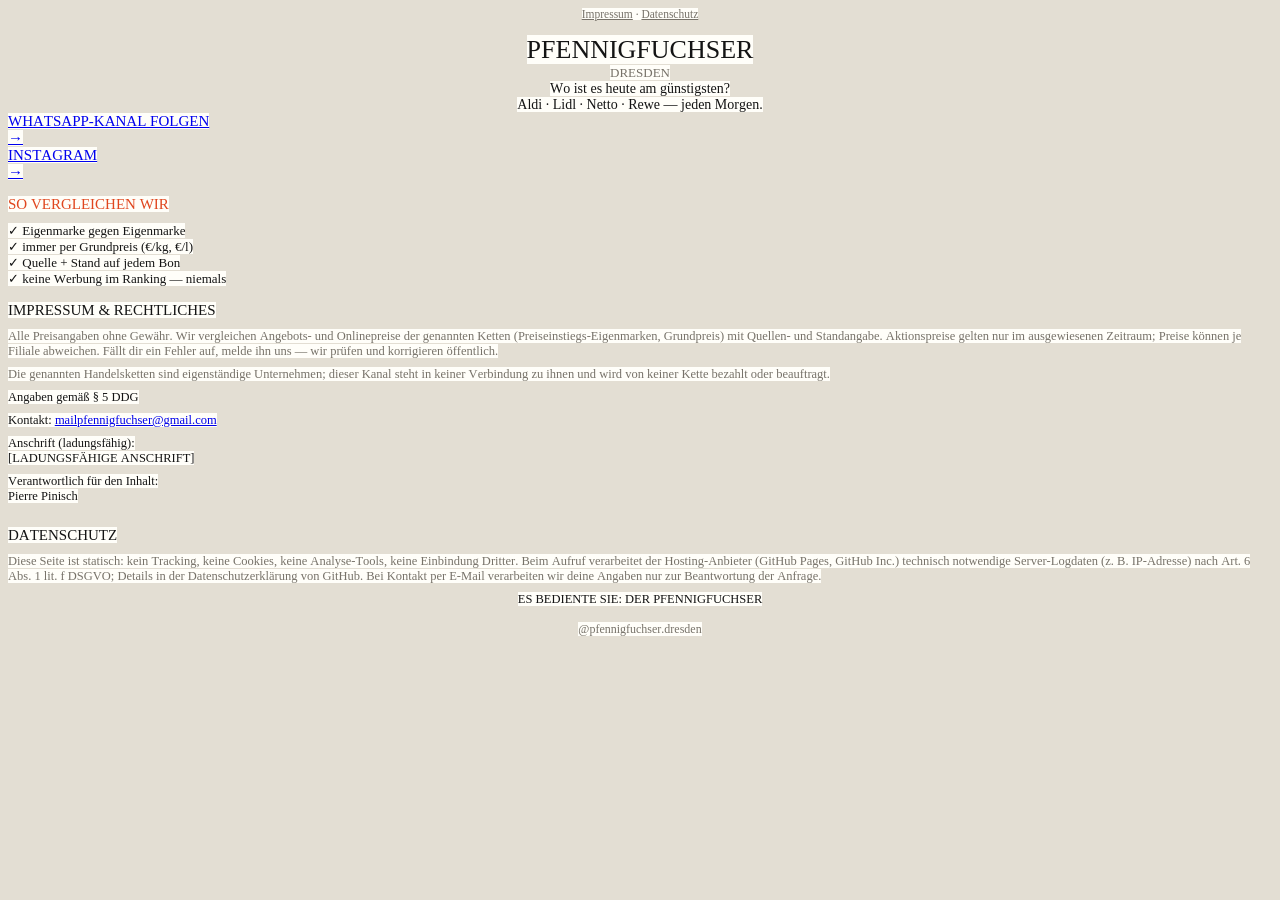
==== index.html @ b6862152 "Add files via upload" ====
<!DOCTYPE html PUBLIC "-//W3C//DTD HTML 4.01//EN" "http://www.w3.org/TR/html4/strict.dtd">
<html>
<head>
  <meta http-equiv="Content-Type" content="text/html; charset=utf-8">
  <meta http-equiv="Content-Style-Type" content="text/css">
  <title></title>
  <meta name="Description" content="Wo ist es heute am günstigsten? Täglicher Lebensmittel-Preisvergleich für Dresden: Aldi, Lidl, Netto &amp; Rewe.">
  <meta name="Generator" content="Cocoa HTML Writer">
  <meta name="CocoaVersion" content="2685.6">
  <style type="text/css">
    body {background-color: #e3ded3}
    p.p1 {margin: 0.0px 0.0px 0.0px 0.0px; text-align: center; font: 11.5px '.AppleSystemUIFontMonospaced'; color: #777269; -webkit-text-stroke: #777269}
    p.p2 {margin: 0.0px 0.0px 0.0px 0.0px; font: 12.0px '.AppleSystemUIFontMonospaced'; color: #141414; -webkit-text-stroke: #141414; min-height: 15.0px}
    p.p4 {margin: 0.0px 0.0px 0.0px 0.0px; text-align: center; font: 13.0px '.AppleSystemUIFontMonospaced'; color: #777269; -webkit-text-stroke: #777269}
    p.p5 {margin: 0.0px 0.0px 0.0px 0.0px; text-align: center; font: 14.0px '.AppleSystemUIFontMonospaced'; color: #141414; -webkit-text-stroke: #141414}
    p.p6 {margin: 0.0px 0.0px 0.0px 0.0px; font: 15.0px 'Helvetica Neue'; color: #e0461e; -webkit-text-stroke: #e0461e}
    p.p7 {margin: 0.0px 0.0px 0.0px 0.0px; font: 15.0px '.AppleSystemUIFontMonospaced'; color: #e0461e; -webkit-text-stroke: #e0461e}
    p.p8 {margin: 0.0px 0.0px 0.0px 0.0px; font: 15.0px 'Helvetica Neue'; color: #141414; -webkit-text-stroke: #141414}
    p.p9 {margin: 0.0px 0.0px 0.0px 0.0px; font: 15.0px '.AppleSystemUIFontMonospaced'; color: #141414; -webkit-text-stroke: #141414}
    p.p10 {margin: 0.0px 0.0px 0.0px 0.0px; font: 12.0px '.AppleSystemUIFontMonospaced'; color: #6d6d6d; -webkit-text-stroke: #6d6d6d; min-height: 15.0px}
    p.p12 {margin: 0.0px 0.0px 0.0px 0.0px; font: 13.0px '.AppleSystemUIFontMonospaced'; color: #141414; -webkit-text-stroke: #141414}
    p.p14 {margin: 0.0px 0.0px 8.0px 0.0px; font: 12.5px '.AppleSystemUIFontMonospaced'; color: #777269; -webkit-text-stroke: #777269}
    p.p15 {margin: 0.0px 0.0px 8.0px 0.0px; font: 12.5px 'Helvetica Neue'; color: #141414; -webkit-text-stroke: #141414}
    p.p16 {margin: 0.0px 0.0px 8.0px 0.0px; font: 12.5px '.AppleSystemUIFontMonospaced'; color: #0000e9; -webkit-text-stroke: #0000e9}
    p.p17 {margin: 0.0px 0.0px 8.0px 0.0px; font: 12.5px '.AppleSystemUIFontMonospaced'; color: #141414; -webkit-text-stroke: #141414}
    p.p18 {margin: 0.0px 0.0px 0.0px 0.0px; text-align: center; font: 12.5px 'Helvetica Neue'; color: #141414; -webkit-text-stroke: #141414}
    p.p19 {margin: 0.0px 0.0px 0.0px 0.0px; text-align: center; font: 12.0px '.AppleSystemUIFontMonospaced'; color: #777269; -webkit-text-stroke: #777269}
    span.s1 {text-decoration: underline ; font-kerning: none; background-color: #fffef9}
    span.s2 {font-kerning: none; background-color: #fffef9}
    span.s3 {font-kerning: none}
    span.s4 {font: 15.0px 'Helvetica Neue'; font-kerning: none; color: #e0461e; -webkit-text-stroke: 0px #e0461e}
    span.s5 {font: 15.0px '.AppleSystemUIFontMonospaced'; font-kerning: none; color: #e0461e; -webkit-text-stroke: 0px #e0461e}
    span.s6 {font: 15.0px 'Helvetica Neue'; font-kerning: none; color: #141414; -webkit-text-stroke: 0px #141414}
    span.s7 {font: 15.0px '.AppleSystemUIFontMonospaced'; font-kerning: none; color: #141414; -webkit-text-stroke: 0px #141414}
    span.s8 {font-kerning: none; color: #141414; background-color: #fffef9; -webkit-text-stroke: 0px #141414}
    span.s9 {text-decoration: underline ; font-kerning: none; color: #0000e9; -webkit-text-stroke: 0px #0000e9}
  </style>
</head>
<body>
<p class="p1"><span class="s1">Impressum</span><span class="s2"> · </span><span class="s1">Datenschutz</span></p>
<p class="p2"><span class="s3"></span><br></p>
<h1 style="margin: 0.0px 0.0px 0.0px 0.0px; text-align: center; font: 26.0px 'Helvetica Neue'; color: #141414; -webkit-text-stroke: #141414"><span class="s2">PFENNIGFUCHSER</span></h1>
<p class="p4"><span class="s2">DRESDEN</span></p>
<p class="p5"><span class="s2">Wo ist es heute am günstigsten?</span></p>
<p class="p5"><span class="s2">Aldi · Lidl · Netto · Rewe — jeden Morgen.</span></p>
<p class="p6"><span class="s2"><a href="https://whatsapp.com/channel/0029Vb8NHt37j6g4Fl8fg63E">WHATSAPP-KANAL FOLGEN<span class="s4"></span></a></span></p>
<p class="p7"><span class="s2"><a href="file:///Users/pierre.pinisch/Documents/priv/01_Pierre_Pinisch/Lebensmittel-Vergleichsapp/05_Linkseite/%5BKANAL-LINK-WHATSAPP%5D">→<span class="s5"></span></a></span></p>
<p class="p8"><span class="s2"><a href="https://www.instagram.com/derpfennigfuchser?utm_source=qr">INSTAGRAM<span class="s6"></span></a></span></p>
<p class="p9"><span class="s2"><a href="https://instagram.com/pfennigfuchser.dresden">→<span class="s7"></span></a></span></p>
<p class="p10"><span class="s3"></span><br></p>
<h2 style="margin: 0.0px 0.0px 10.0px 0.0px; font: 15.0px 'Helvetica Neue'; color: #e0461e; -webkit-text-stroke: #e0461e"><span class="s2">SO VERGLEICHEN WIR</span></h2>
<p class="p12"><span class="s2">✓ Eigenmarke gegen Eigenmarke</span></p>
<p class="p12"><span class="s2">✓ immer per Grundpreis (€/kg, €/l)</span></p>
<p class="p12"><span class="s2">✓ Quelle + Stand auf jedem Bon</span></p>
<p class="p12"><span class="s2">✓ keine Werbung im Ranking — niemals</span></p>
<p class="p10"><span class="s3"></span><br></p>
<h2 style="margin: 0.0px 0.0px 10.0px 0.0px; font: 15.0px 'Helvetica Neue'; color: #141414; -webkit-text-stroke: #141414"><span class="s2">IMPRESSUM &amp; RECHTLICHES</span></h2>
<p class="p14"><span class="s2">Alle Preisangaben ohne Gewähr. Wir vergleichen Angebots- und Onlinepreise der genannten Ketten (Preiseinstiegs-Eigenmarken, Grundpreis) mit Quellen- und Standangabe. Aktionspreise gelten nur im ausgewiesenen Zeitraum; Preise können je Filiale abweichen. Fällt dir ein Fehler auf, melde ihn uns — wir prüfen und korrigieren öffentlich.</span></p>
<p class="p14"><span class="s2">Die genannten Handelsketten sind eigenständige Unternehmen; dieser Kanal steht in keiner Verbindung zu ihnen und wird von keiner Kette bezahlt oder beauftragt.</span></p>
<p class="p15"><span class="s2">Angaben gemäß § 5 DDG</span></p>
<p class="p16"><span class="s8">Kontakt: <a href="mailto:%5BKONTAKT-MAIL%5D"><span class="s9">m</span></a></span><span class="s1">ailpfennigfuchser@gmail.com</span></p>
<p class="p17"><span class="s2">Anschrift (ladungsfähig):</span><span class="s3"><br>
</span><span class="s2">[LADUNGSFÄHIGE ANSCHRIFT]</span></p>
<p class="p17"><span class="s2">Verantwortlich für den Inhalt:</span><span class="s3"><br>
</span><span class="s2">Pierre Pinisch</span></p>
<p class="p10"><span class="s3"></span><br></p>
<h2 style="margin: 0.0px 0.0px 10.0px 0.0px; font: 15.0px 'Helvetica Neue'; color: #141414; -webkit-text-stroke: #141414"><span class="s2">DATENSCHUTZ</span></h2>
<p class="p14"><span class="s2">Diese Seite ist statisch: kein Tracking, keine Cookies, keine Analyse-Tools, keine Einbindung Dritter. Beim Aufruf verarbeitet der Hosting-Anbieter (GitHub Pages, GitHub Inc.) technisch notwendige Server-Logdaten (z. B. IP-Adresse) nach Art. 6 Abs. 1 lit. f DSGVO; Details in der Datenschutzerklärung von GitHub. Bei Kontakt per E-Mail verarbeiten wir deine Angaben nur zur Beantwortung der Anfrage.</span></p>
<p class="p18"><span class="s2">ES BEDIENTE SIE: DER PFENNIGFUCHSER</span></p>
<p class="p2"><span class="s3"></span><br></p>
<p class="p19"><span class="s2">@pfennigfuchser.dresden</span></p>
</body>
</html>
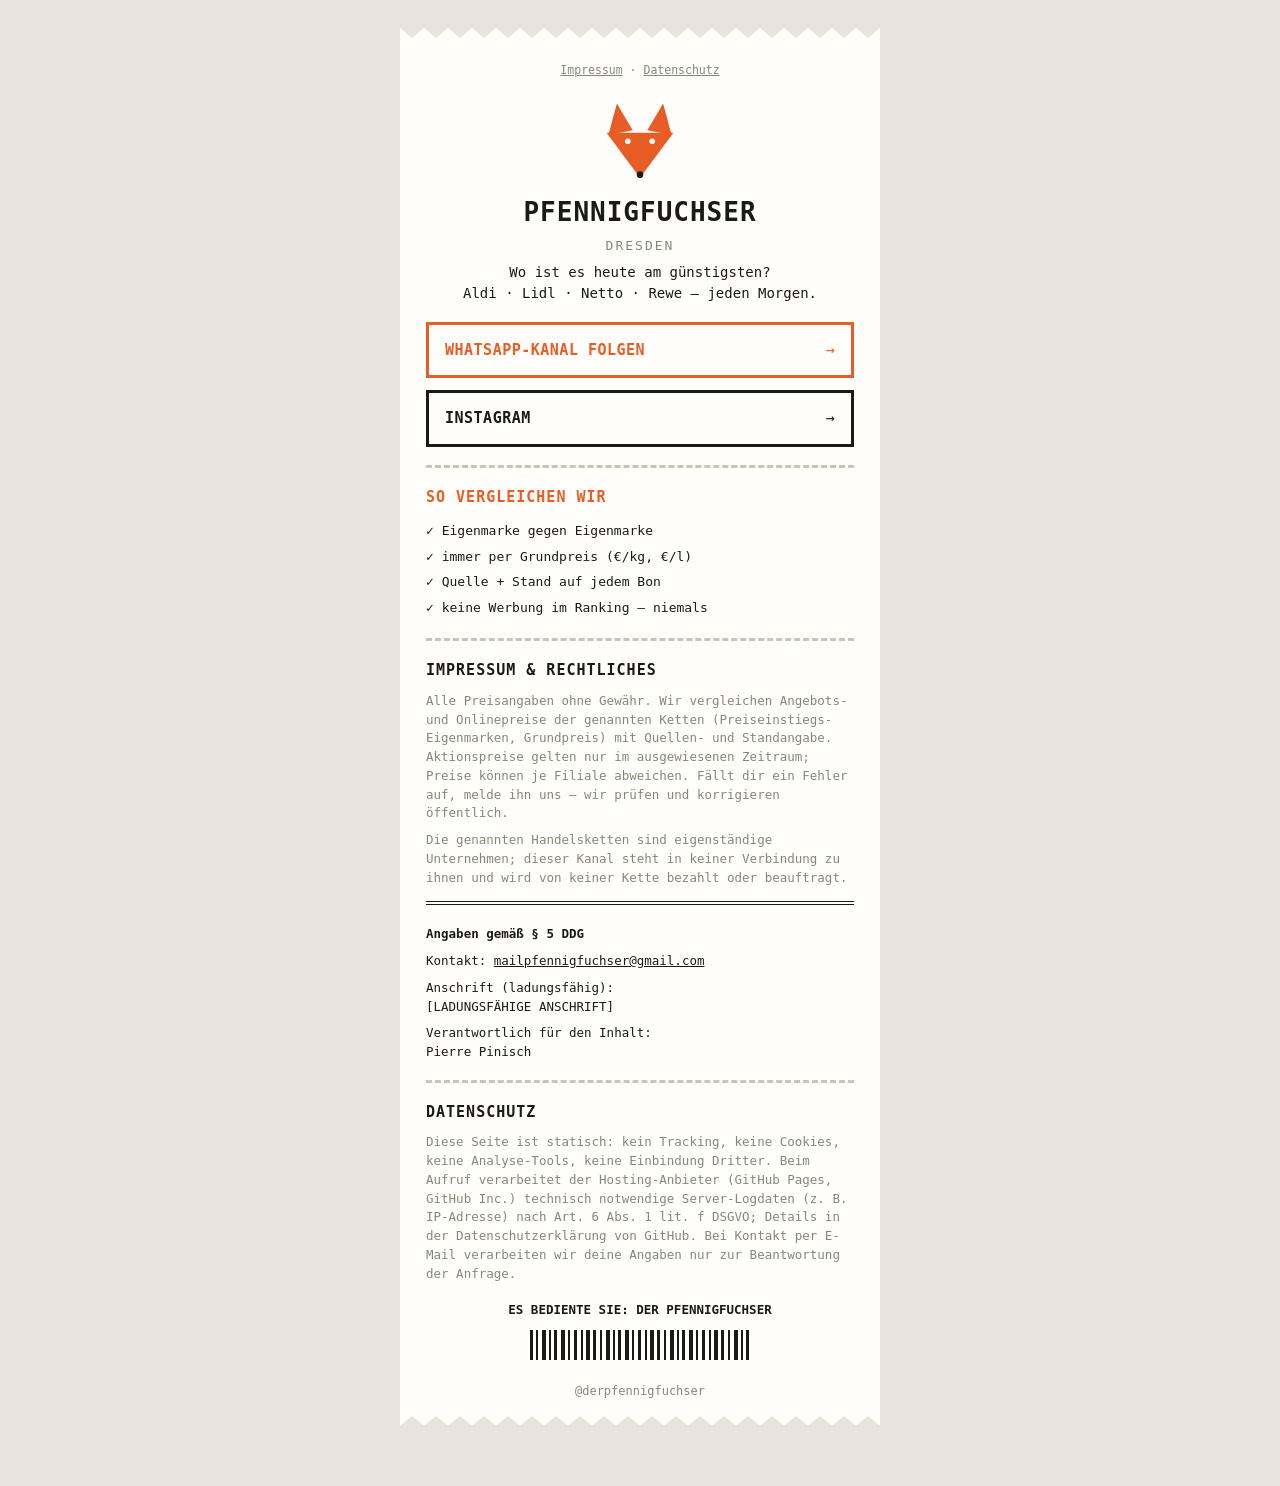
==== commit d8abcbda: "Add files via upload" ====
--- a/index.html
+++ b/index.html
@@ -1,73 +1,132 @@
-<!DOCTYPE html PUBLIC "-//W3C//DTD HTML 4.01//EN" "http://www.w3.org/TR/html4/strict.dtd">
-<html>
+<!DOCTYPE html>
+<html lang="de">
 <head>
-  <meta http-equiv="Content-Type" content="text/html; charset=utf-8">
-  <meta http-equiv="Content-Style-Type" content="text/css">
-  <title></title>
-  <meta name="Description" content="Wo ist es heute am günstigsten? Täglicher Lebensmittel-Preisvergleich für Dresden: Aldi, Lidl, Netto &amp; Rewe.">
-  <meta name="Generator" content="Cocoa HTML Writer">
-  <meta name="CocoaVersion" content="2685.6">
-  <style type="text/css">
-    body {background-color: #e3ded3}
-    p.p1 {margin: 0.0px 0.0px 0.0px 0.0px; text-align: center; font: 11.5px '.AppleSystemUIFontMonospaced'; color: #777269; -webkit-text-stroke: #777269}
-    p.p2 {margin: 0.0px 0.0px 0.0px 0.0px; font: 12.0px '.AppleSystemUIFontMonospaced'; color: #141414; -webkit-text-stroke: #141414; min-height: 15.0px}
-    p.p4 {margin: 0.0px 0.0px 0.0px 0.0px; text-align: center; font: 13.0px '.AppleSystemUIFontMonospaced'; color: #777269; -webkit-text-stroke: #777269}
-    p.p5 {margin: 0.0px 0.0px 0.0px 0.0px; text-align: center; font: 14.0px '.AppleSystemUIFontMonospaced'; color: #141414; -webkit-text-stroke: #141414}
-    p.p6 {margin: 0.0px 0.0px 0.0px 0.0px; font: 15.0px 'Helvetica Neue'; color: #e0461e; -webkit-text-stroke: #e0461e}
-    p.p7 {margin: 0.0px 0.0px 0.0px 0.0px; font: 15.0px '.AppleSystemUIFontMonospaced'; color: #e0461e; -webkit-text-stroke: #e0461e}
-    p.p8 {margin: 0.0px 0.0px 0.0px 0.0px; font: 15.0px 'Helvetica Neue'; color: #141414; -webkit-text-stroke: #141414}
-    p.p9 {margin: 0.0px 0.0px 0.0px 0.0px; font: 15.0px '.AppleSystemUIFontMonospaced'; color: #141414; -webkit-text-stroke: #141414}
-    p.p10 {margin: 0.0px 0.0px 0.0px 0.0px; font: 12.0px '.AppleSystemUIFontMonospaced'; color: #6d6d6d; -webkit-text-stroke: #6d6d6d; min-height: 15.0px}
-    p.p12 {margin: 0.0px 0.0px 0.0px 0.0px; font: 13.0px '.AppleSystemUIFontMonospaced'; color: #141414; -webkit-text-stroke: #141414}
-    p.p14 {margin: 0.0px 0.0px 8.0px 0.0px; font: 12.5px '.AppleSystemUIFontMonospaced'; color: #777269; -webkit-text-stroke: #777269}
-    p.p15 {margin: 0.0px 0.0px 8.0px 0.0px; font: 12.5px 'Helvetica Neue'; color: #141414; -webkit-text-stroke: #141414}
-    p.p16 {margin: 0.0px 0.0px 8.0px 0.0px; font: 12.5px '.AppleSystemUIFontMonospaced'; color: #0000e9; -webkit-text-stroke: #0000e9}
-    p.p17 {margin: 0.0px 0.0px 8.0px 0.0px; font: 12.5px '.AppleSystemUIFontMonospaced'; color: #141414; -webkit-text-stroke: #141414}
-    p.p18 {margin: 0.0px 0.0px 0.0px 0.0px; text-align: center; font: 12.5px 'Helvetica Neue'; color: #141414; -webkit-text-stroke: #141414}
-    p.p19 {margin: 0.0px 0.0px 0.0px 0.0px; text-align: center; font: 12.0px '.AppleSystemUIFontMonospaced'; color: #777269; -webkit-text-stroke: #777269}
-    span.s1 {text-decoration: underline ; font-kerning: none; background-color: #fffef9}
-    span.s2 {font-kerning: none; background-color: #fffef9}
-    span.s3 {font-kerning: none}
-    span.s4 {font: 15.0px 'Helvetica Neue'; font-kerning: none; color: #e0461e; -webkit-text-stroke: 0px #e0461e}
-    span.s5 {font: 15.0px '.AppleSystemUIFontMonospaced'; font-kerning: none; color: #e0461e; -webkit-text-stroke: 0px #e0461e}
-    span.s6 {font: 15.0px 'Helvetica Neue'; font-kerning: none; color: #141414; -webkit-text-stroke: 0px #141414}
-    span.s7 {font: 15.0px '.AppleSystemUIFontMonospaced'; font-kerning: none; color: #141414; -webkit-text-stroke: 0px #141414}
-    span.s8 {font-kerning: none; color: #141414; background-color: #fffef9; -webkit-text-stroke: 0px #141414}
-    span.s9 {text-decoration: underline ; font-kerning: none; color: #0000e9; -webkit-text-stroke: 0px #0000e9}
-  </style>
+<meta charset="UTF-8">
+<meta name="viewport" content="width=device-width,initial-scale=1">
+<title>Pfennigfuchser Dresden · Links & Impressum</title>
+<meta name="description" content="Wo ist es heute am günstigsten? Täglicher Lebensmittel-Preisvergleich für Dresden: Aldi, Lidl, Netto & Rewe.">
+<!-- ============================================================
+     PFENNIGFUCHSER LINKSEITE (eigener "Linktree" im Bon-Design)
+     · WICHTIG: Diese Datei nur im Code-Editor oder direkt auf
+       GitHub bearbeiten — NICHT mit TextEdit/Word öffnen und
+       speichern (zerstört das Design, ist am 10.07. passiert).
+     · Offener Platzhalter: [LADUNGSFÄHIGE ANSCHRIFT]
+       (kommt vom Impressum-Service, dann hier eintragen)
+     · Impressum-Anker: <deine-url>/#impressum
+     ============================================================ -->
+<style>
+  :root{
+    --bg:#E9E4DB; --paper:#FFFEFA; --ink:#1A1A1A; --muted:#8A857C;
+    --line:#C9C3B8; --fox:#E85D26; --save:#1B7A45;
+  }
+  *{box-sizing:border-box;margin:0;padding:0}
+  body{background:var(--bg);font-family:"DejaVu Sans Mono","JetBrains Mono","IBM Plex Mono",ui-monospace,monospace;
+       color:var(--ink);display:flex;justify-content:center;padding:28px 12px 60px;line-height:1.5}
+  .bon{width:100%;max-width:480px;background:var(--paper);padding:34px 26px 26px;
+       box-shadow:6px 6px 0 rgba(0,0,0,.08);
+       clip-path:polygon(0 0,2.5% 10px,5% 0,7.5% 10px,10% 0,12.5% 10px,15% 0,17.5% 10px,20% 0,22.5% 10px,25% 0,27.5% 10px,30% 0,32.5% 10px,35% 0,37.5% 10px,40% 0,42.5% 10px,45% 0,47.5% 10px,50% 0,52.5% 10px,55% 0,57.5% 10px,60% 0,62.5% 10px,65% 0,67.5% 10px,70% 0,72.5% 10px,75% 0,77.5% 10px,80% 0,82.5% 10px,85% 0,87.5% 10px,90% 0,92.5% 10px,95% 0,97.5% 10px,100% 0,100% 100%,97.5% calc(100% - 10px),95% 100%,92.5% calc(100% - 10px),90% 100%,87.5% calc(100% - 10px),85% 100%,82.5% calc(100% - 10px),80% 100%,77.5% calc(100% - 10px),75% 100%,72.5% calc(100% - 10px),70% 100%,67.5% calc(100% - 10px),65% 100%,62.5% calc(100% - 10px),60% 100%,57.5% calc(100% - 10px),55% 100%,52.5% calc(100% - 10px),50% 100%,47.5% calc(100% - 10px),45% 100%,42.5% calc(100% - 10px),40% 100%,37.5% calc(100% - 10px),35% 100%,32.5% calc(100% - 10px),30% 100%,27.5% calc(100% - 10px),25% 100%,22.5% calc(100% - 10px),20% 100%,17.5% calc(100% - 10px),15% 100%,12.5% calc(100% - 10px),10% 100%,7.5% calc(100% - 10px),5% 100%,2.5% calc(100% - 10px),0 100%);}
+  .topnav{text-align:center;font-size:11.5px;color:var(--muted);margin-bottom:16px}
+  .topnav a{color:var(--muted)}
+  .fox{display:block;margin:4px auto 10px}
+  h1{font-size:26px;letter-spacing:1px;text-align:center}
+  .sub{color:var(--muted);text-align:center;font-size:13px;letter-spacing:2px;margin:4px 0 6px}
+  .claim{text-align:center;font-size:14px;margin-bottom:18px}
+  hr.dash{border:none;border-top:3px dashed var(--line);margin:18px 0}
+  .links a{display:flex;justify-content:space-between;align-items:center;gap:10px;
+       border:3px solid var(--ink);padding:14px 16px;margin:12px 0;text-decoration:none;
+       color:var(--ink);font-weight:bold;font-size:15px;letter-spacing:.5px;background:var(--paper)}
+  .links a:hover{background:var(--ink);color:var(--paper)}
+  .links a span.arr{font-weight:normal}
+  .links a.primary{border-color:var(--fox);color:var(--fox)}
+  .links a.primary:hover{background:var(--fox);color:var(--paper)}
+  .method{font-size:13px;margin:10px 0}
+  .method div{padding:3px 0}
+  h2{font-size:15px;letter-spacing:1px;margin:6px 0 10px}
+  h2.orange{color:var(--fox)}
+  .legal{font-size:12.5px;color:var(--ink)}
+  .legal p{margin:8px 0}
+  .legal .mut{color:var(--muted)}
+  .legal a{color:var(--ink)}
+  .imp-block{border-top:4px double var(--ink);margin-top:14px;padding-top:12px}
+  .foot{margin-top:22px;text-align:center;color:var(--muted);font-size:12px}
+  .served{text-align:center;font-weight:bold;font-size:12.5px;margin-top:18px}
+  .barcode{display:block;margin:10px auto 2px}
+</style>
 </head>
 <body>
-<p class="p1"><span class="s1">Impressum</span><span class="s2"> · </span><span class="s1">Datenschutz</span></p>
-<p class="p2"><span class="s3"></span><br></p>
-<h1 style="margin: 0.0px 0.0px 0.0px 0.0px; text-align: center; font: 26.0px 'Helvetica Neue'; color: #141414; -webkit-text-stroke: #141414"><span class="s2">PFENNIGFUCHSER</span></h1>
-<p class="p4"><span class="s2">DRESDEN</span></p>
-<p class="p5"><span class="s2">Wo ist es heute am günstigsten?</span></p>
-<p class="p5"><span class="s2">Aldi · Lidl · Netto · Rewe — jeden Morgen.</span></p>
-<p class="p6"><span class="s2"><a href="https://whatsapp.com/channel/0029Vb8NHt37j6g4Fl8fg63E">WHATSAPP-KANAL FOLGEN<span class="s4"></span></a></span></p>
-<p class="p7"><span class="s2"><a href="file:///Users/pierre.pinisch/Documents/priv/01_Pierre_Pinisch/Lebensmittel-Vergleichsapp/05_Linkseite/%5BKANAL-LINK-WHATSAPP%5D">→<span class="s5"></span></a></span></p>
-<p class="p8"><span class="s2"><a href="https://www.instagram.com/derpfennigfuchser?utm_source=qr">INSTAGRAM<span class="s6"></span></a></span></p>
-<p class="p9"><span class="s2"><a href="https://instagram.com/pfennigfuchser.dresden">→<span class="s7"></span></a></span></p>
-<p class="p10"><span class="s3"></span><br></p>
-<h2 style="margin: 0.0px 0.0px 10.0px 0.0px; font: 15.0px 'Helvetica Neue'; color: #e0461e; -webkit-text-stroke: #e0461e"><span class="s2">SO VERGLEICHEN WIR</span></h2>
-<p class="p12"><span class="s2">✓ Eigenmarke gegen Eigenmarke</span></p>
-<p class="p12"><span class="s2">✓ immer per Grundpreis (€/kg, €/l)</span></p>
-<p class="p12"><span class="s2">✓ Quelle + Stand auf jedem Bon</span></p>
-<p class="p12"><span class="s2">✓ keine Werbung im Ranking — niemals</span></p>
-<p class="p10"><span class="s3"></span><br></p>
-<h2 style="margin: 0.0px 0.0px 10.0px 0.0px; font: 15.0px 'Helvetica Neue'; color: #141414; -webkit-text-stroke: #141414"><span class="s2">IMPRESSUM &amp; RECHTLICHES</span></h2>
-<p class="p14"><span class="s2">Alle Preisangaben ohne Gewähr. Wir vergleichen Angebots- und Onlinepreise der genannten Ketten (Preiseinstiegs-Eigenmarken, Grundpreis) mit Quellen- und Standangabe. Aktionspreise gelten nur im ausgewiesenen Zeitraum; Preise können je Filiale abweichen. Fällt dir ein Fehler auf, melde ihn uns — wir prüfen und korrigieren öffentlich.</span></p>
-<p class="p14"><span class="s2">Die genannten Handelsketten sind eigenständige Unternehmen; dieser Kanal steht in keiner Verbindung zu ihnen und wird von keiner Kette bezahlt oder beauftragt.</span></p>
-<p class="p15"><span class="s2">Angaben gemäß § 5 DDG</span></p>
-<p class="p16"><span class="s8">Kontakt: <a href="mailto:%5BKONTAKT-MAIL%5D"><span class="s9">m</span></a></span><span class="s1">ailpfennigfuchser@gmail.com</span></p>
-<p class="p17"><span class="s2">Anschrift (ladungsfähig):</span><span class="s3"><br>
-</span><span class="s2">[LADUNGSFÄHIGE ANSCHRIFT]</span></p>
-<p class="p17"><span class="s2">Verantwortlich für den Inhalt:</span><span class="s3"><br>
-</span><span class="s2">Pierre Pinisch</span></p>
-<p class="p10"><span class="s3"></span><br></p>
-<h2 style="margin: 0.0px 0.0px 10.0px 0.0px; font: 15.0px 'Helvetica Neue'; color: #141414; -webkit-text-stroke: #141414"><span class="s2">DATENSCHUTZ</span></h2>
-<p class="p14"><span class="s2">Diese Seite ist statisch: kein Tracking, keine Cookies, keine Analyse-Tools, keine Einbindung Dritter. Beim Aufruf verarbeitet der Hosting-Anbieter (GitHub Pages, GitHub Inc.) technisch notwendige Server-Logdaten (z. B. IP-Adresse) nach Art. 6 Abs. 1 lit. f DSGVO; Details in der Datenschutzerklärung von GitHub. Bei Kontakt per E-Mail verarbeiten wir deine Angaben nur zur Beantwortung der Anfrage.</span></p>
-<p class="p18"><span class="s2">ES BEDIENTE SIE: DER PFENNIGFUCHSER</span></p>
-<p class="p2"><span class="s3"></span><br></p>
-<p class="p19"><span class="s2">@pfennigfuchser.dresden</span></p>
+<div class="bon">
+  <nav class="topnav"><a href="#impressum">Impressum</a> · <a href="#datenschutz">Datenschutz</a></nav>
+
+  <svg class="fox" width="94" height="88" viewBox="25 40 150 165">
+    <polygon points="40.69,115.18 56.66,55.87 86.31,106.06" fill="#E85D26"/>
+    <polygon points="159.31,115.18 143.34,55.87 113.69,106.06" fill="#E85D26"/>
+    <polygon points="37.27,110.62 162.73,110.62 100,195.02" fill="#E85D26"/>
+    <circle cx="77.19" cy="126.59" r="5.23" fill="#FFFEFA"/><circle cx="122.81" cy="126.59" r="5.23" fill="#FFFEFA"/>
+    <circle cx="100" cy="189.32" r="6.18" fill="#1A1A1A"/>
+  </svg>
+  <h1>PFENNIGFUCHSER</h1>
+  <div class="sub">DRESDEN</div>
+  <div class="claim">Wo ist es heute am günstigsten?<br>Aldi · Lidl · Netto · Rewe — jeden Morgen.</div>
+
+  <div class="links">
+    <a class="primary" href="https://whatsapp.com/channel/0029Vb8NHt37j6g4Fl8fg63E">WHATSAPP-KANAL FOLGEN <span class="arr">→</span></a>
+    <a href="https://www.instagram.com/derpfennigfuchser">INSTAGRAM <span class="arr">→</span></a>
+  </div>
+
+  <hr class="dash">
+  <h2 class="orange">SO VERGLEICHEN WIR</h2>
+  <div class="method">
+    <div>✓ Eigenmarke gegen Eigenmarke</div>
+    <div>✓ immer per Grundpreis (€/kg, €/l)</div>
+    <div>✓ Quelle + Stand auf jedem Bon</div>
+    <div>✓ keine Werbung im Ranking — niemals</div>
+  </div>
+
+  <hr class="dash">
+  <section class="legal" id="impressum">
+    <h2>IMPRESSUM &amp; RECHTLICHES</h2>
+    <p class="mut">Alle Preisangaben ohne Gewähr. Wir vergleichen Angebots- und Onlinepreise
+    der genannten Ketten (Preiseinstiegs-Eigenmarken, Grundpreis) mit Quellen- und Standangabe.
+    Aktionspreise gelten nur im ausgewiesenen Zeitraum; Preise können je Filiale abweichen.
+    Fällt dir ein Fehler auf, melde ihn uns — wir prüfen und korrigieren öffentlich.</p>
+    <p class="mut">Die genannten Handelsketten sind eigenständige Unternehmen; dieser Kanal
+    steht in keiner Verbindung zu ihnen und wird von keiner Kette bezahlt oder beauftragt.</p>
+    <div class="imp-block">
+      <p><b>Angaben gemäß § 5 DDG</b></p>
+      <p>Kontakt: <a href="mailto:mailpfennigfuchser@gmail.com">mailpfennigfuchser@gmail.com</a></p>
+      <p>Anschrift (ladungsfähig):<br>[LADUNGSFÄHIGE ANSCHRIFT]</p>
+      <p>Verantwortlich für den Inhalt:<br>Pierre Pinisch</p>
+    </div>
+  </section>
+
+  <hr class="dash">
+  <section class="legal" id="datenschutz">
+    <h2>DATENSCHUTZ</h2>
+    <p class="mut">Diese Seite ist statisch: kein Tracking, keine Cookies, keine Analyse-Tools,
+    keine Einbindung Dritter. Beim Aufruf verarbeitet der Hosting-Anbieter (GitHub Pages,
+    GitHub Inc.) technisch notwendige Server-Logdaten (z. B. IP-Adresse) nach Art. 6 Abs. 1
+    lit. f DSGVO; Details in der Datenschutzerklärung von GitHub. Bei Kontakt per E-Mail
+    verarbeiten wir deine Angaben nur zur Beantwortung der Anfrage.</p>
+  </section>
+
+  <div class="served">ES BEDIENTE SIE: DER PFENNIGFUCHSER</div>
+  <svg class="barcode" width="220" height="30">
+    <g fill="#1A1A1A">
+      <rect x="0" width="3" height="30"/><rect x="6" width="2" height="30"/><rect x="12" width="4" height="30"/>
+      <rect x="19" width="2" height="30"/><rect x="24" width="3" height="30"/><rect x="31" width="4" height="30"/>
+      <rect x="38" width="2" height="30"/><rect x="44" width="3" height="30"/><rect x="51" width="2" height="30"/>
+      <rect x="56" width="4" height="30"/><rect x="63" width="3" height="30"/><rect x="70" width="2" height="30"/>
+      <rect x="76" width="4" height="30"/><rect x="83" width="2" height="30"/><rect x="88" width="3" height="30"/>
+      <rect x="95" width="4" height="30"/><rect x="102" width="2" height="30"/><rect x="108" width="3" height="30"/>
+      <rect x="115" width="2" height="30"/><rect x="120" width="4" height="30"/><rect x="127" width="3" height="30"/>
+      <rect x="134" width="2" height="30"/><rect x="140" width="4" height="30"/><rect x="147" width="2" height="30"/>
+      <rect x="152" width="3" height="30"/><rect x="159" width="4" height="30"/><rect x="166" width="2" height="30"/>
+      <rect x="172" width="3" height="30"/><rect x="179" width="2" height="30"/><rect x="184" width="4" height="30"/>
+      <rect x="191" width="3" height="30"/><rect x="198" width="2" height="30"/><rect x="204" width="4" height="30"/>
+      <rect x="211" width="2" height="30"/><rect x="216" width="3" height="30"/>
+    </g>
+  </svg>
+  <div class="foot">@derpfennigfuchser</div>
+</div>
 </body>
 </html>
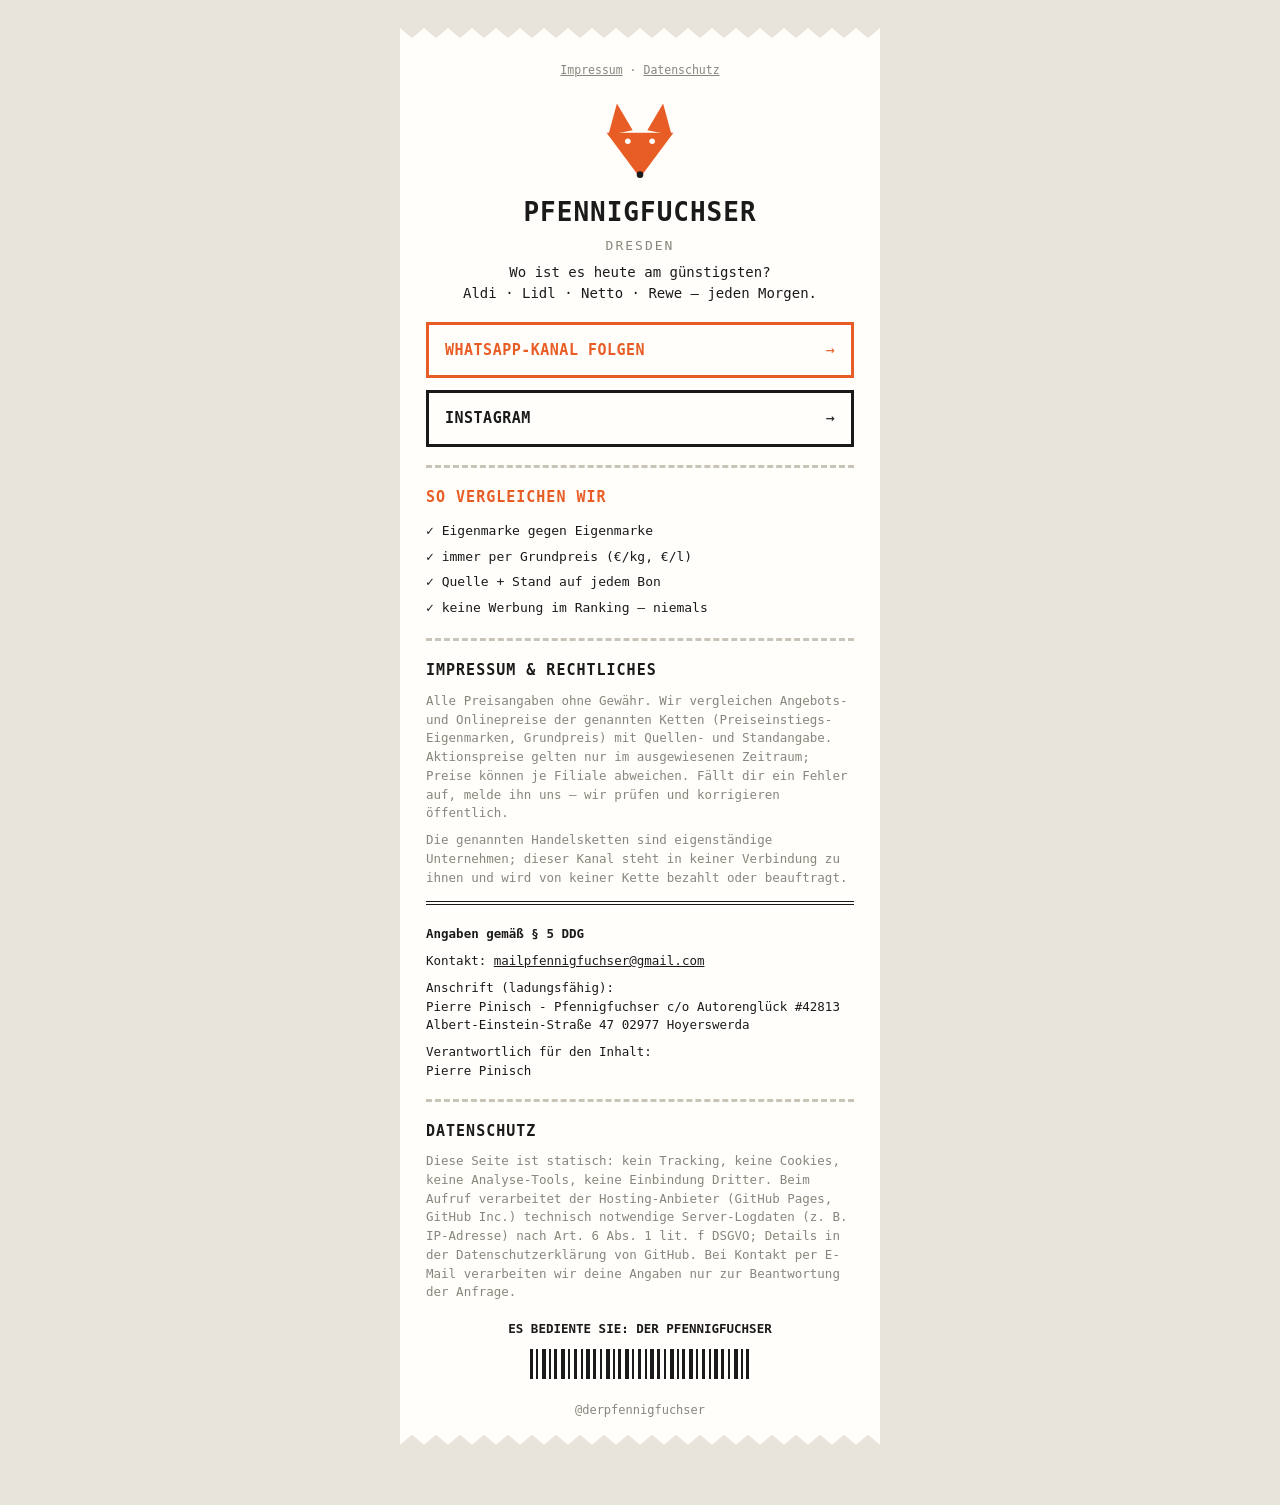
==== commit c82f87d9: "Update index.html" ====
--- a/index.html
+++ b/index.html
@@ -94,7 +94,10 @@
     <div class="imp-block">
       <p><b>Angaben gemäß § 5 DDG</b></p>
       <p>Kontakt: <a href="mailto:mailpfennigfuchser@gmail.com">mailpfennigfuchser@gmail.com</a></p>
-      <p>Anschrift (ladungsfähig):<br>[LADUNGSFÄHIGE ANSCHRIFT]</p>
+      <p>Anschrift (ladungsfähig):<br>Pierre Pinisch - Pfennigfuchser
+c/o Autorenglück #42813
+Albert-Einstein-Straße 47
+02977 Hoyerswerda</p>
       <p>Verantwortlich für den Inhalt:<br>Pierre Pinisch</p>
     </div>
   </section>
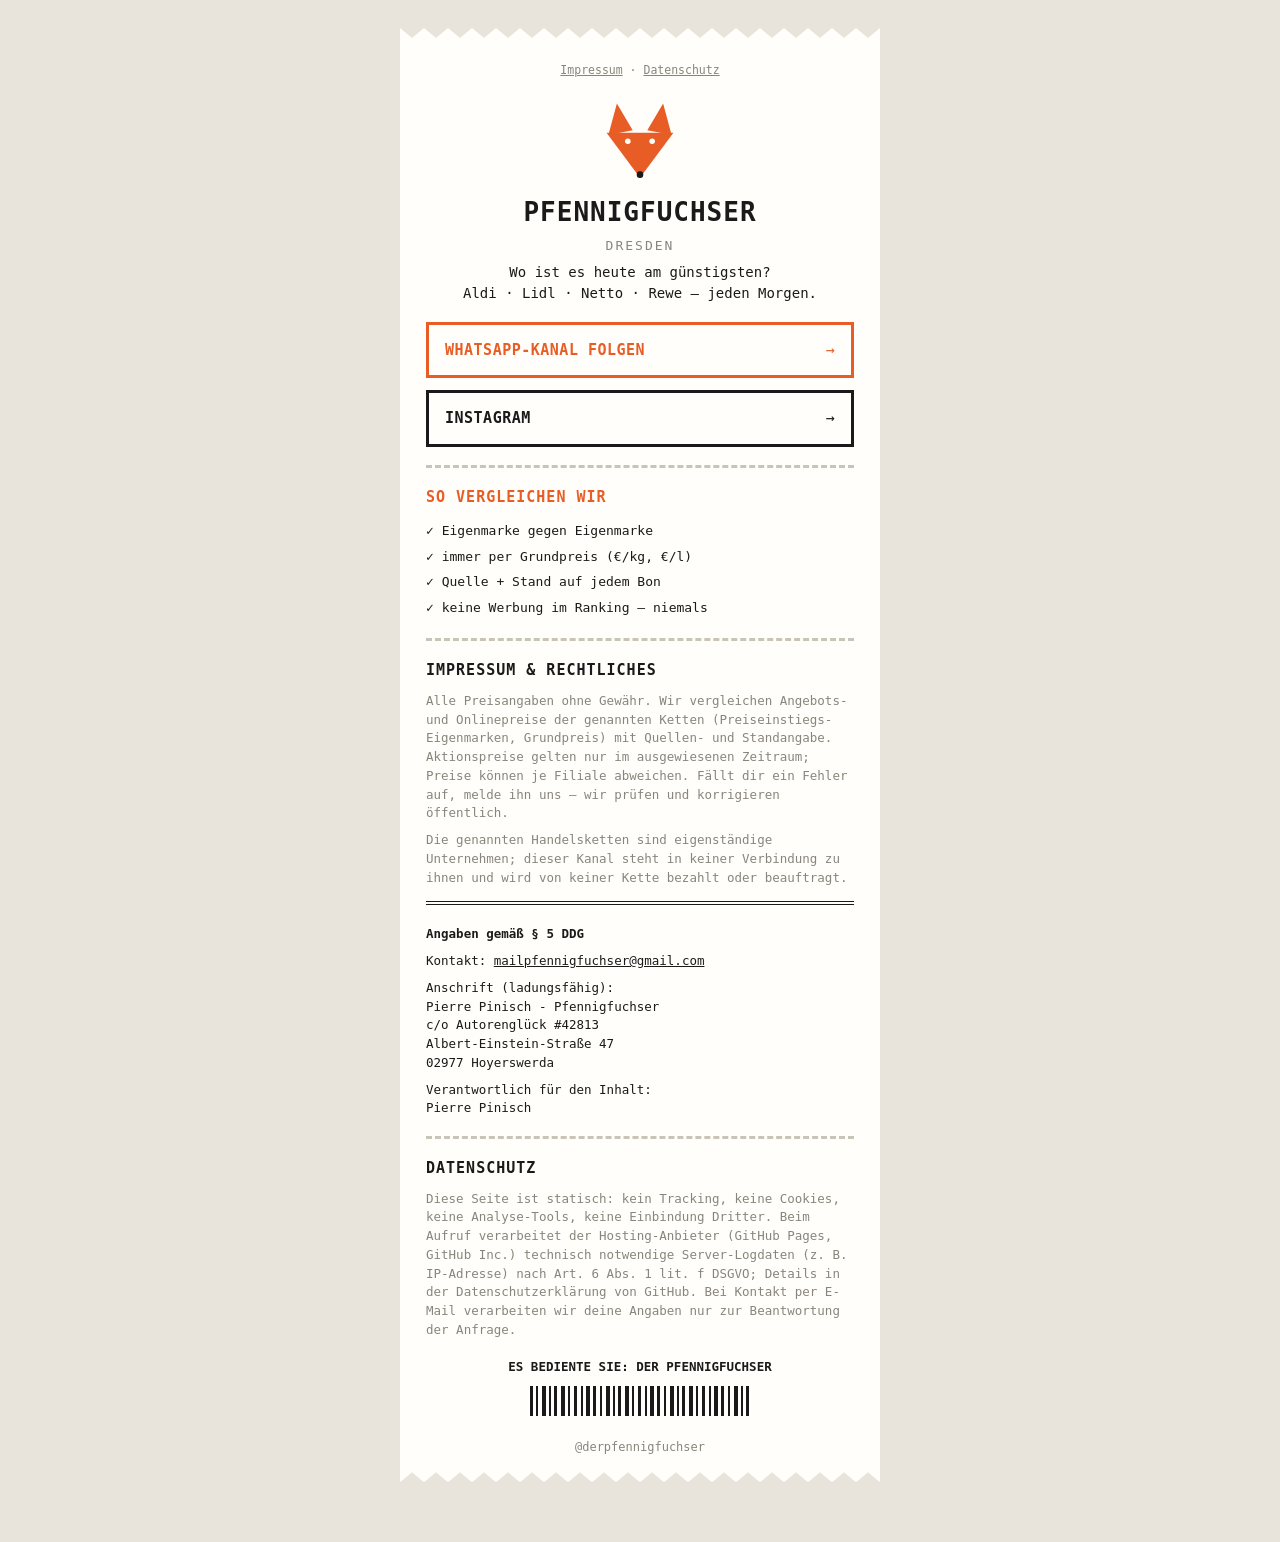
==== commit 0450b034: "Format address section in index.html" ====
--- a/index.html
+++ b/index.html
@@ -94,9 +94,9 @@
     <div class="imp-block">
       <p><b>Angaben gemäß § 5 DDG</b></p>
       <p>Kontakt: <a href="mailto:mailpfennigfuchser@gmail.com">mailpfennigfuchser@gmail.com</a></p>
-      <p>Anschrift (ladungsfähig):<br>Pierre Pinisch - Pfennigfuchser
-c/o Autorenglück #42813
-Albert-Einstein-Straße 47
+      <p>Anschrift (ladungsfähig):<br>Pierre Pinisch - Pfennigfuchser<br>
+c/o Autorenglück #42813<br>
+Albert-Einstein-Straße 47<br>
 02977 Hoyerswerda</p>
       <p>Verantwortlich für den Inhalt:<br>Pierre Pinisch</p>
     </div>
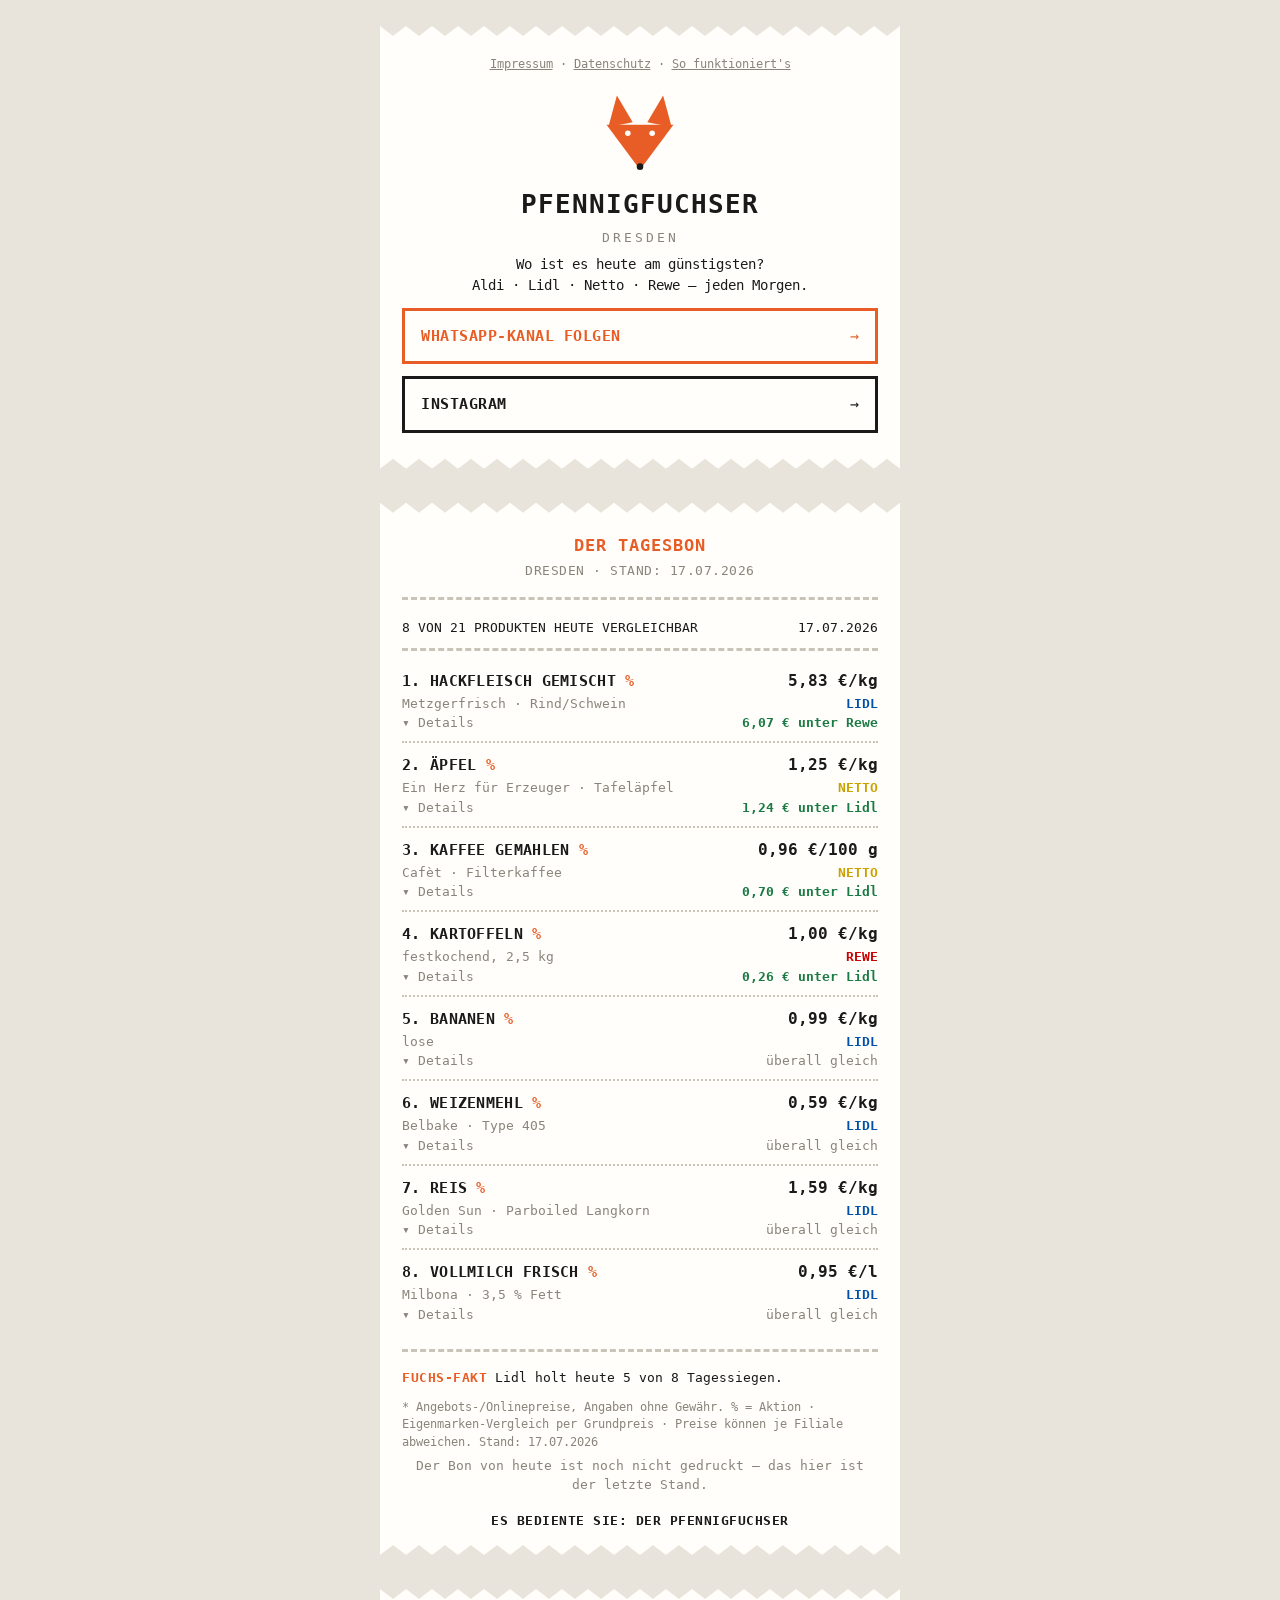
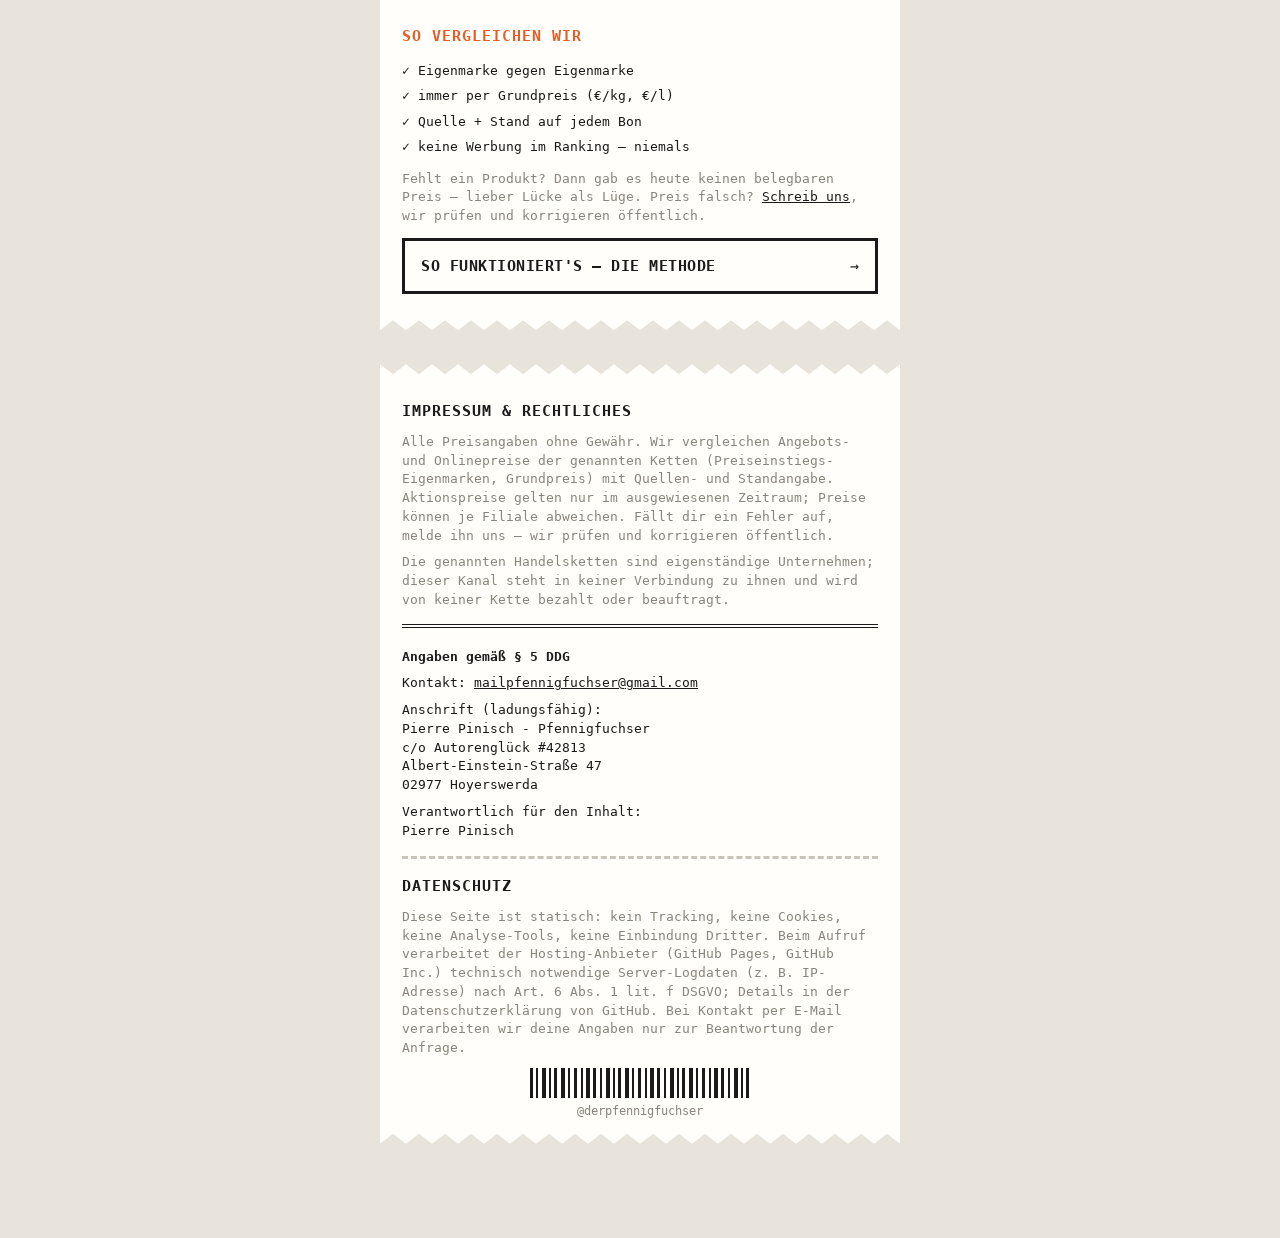
==== commit 219547d9: "Website v2: Tagesbon aus today.json, Methodik-Seite, Bon-Design durchgezogen - Startseite zeigt jetz" ====
--- a/index.html
+++ b/index.html
@@ -3,88 +3,74 @@
 <head>
 <meta charset="UTF-8">
 <meta name="viewport" content="width=device-width,initial-scale=1">
-<title>Pfennigfuchser Dresden · Links & Impressum</title>
-<meta name="description" content="Wo ist es heute am günstigsten? Täglicher Lebensmittel-Preisvergleich für Dresden: Aldi, Lidl, Netto & Rewe.">
+<title>Pfennigfuchser Dresden · Wo ist es heute am günstigsten?</title>
+<meta name="description" content="Der tägliche Lebensmittel-Preisvergleich für Dresden: Aldi, Lidl, Netto & Rewe. Eigenmarke gegen Eigenmarke, immer per Grundpreis — jeden Morgen als Tagesbon.">
+<link rel="icon" href="favicon.svg" type="image/svg+xml">
+<link rel="stylesheet" href="styles.css">
+<meta property="og:title" content="Pfennigfuchser Dresden — Wo ist es heute am günstigsten?">
+<meta property="og:description" content="Täglicher Lebensmittel-Preisvergleich für Dresden. Eigenmarke gegen Eigenmarke, immer per Grundpreis. Jeden Tag. Jeder Pfennig.">
+<meta property="og:image" content="https://pfennigfuchser-dd.github.io/og-logo.png">
+<meta property="og:url" content="https://pfennigfuchser-dd.github.io/">
+<meta property="og:type" content="website">
 <!-- ============================================================
-     PFENNIGFUCHSER LINKSEITE (eigener "Linktree" im Bon-Design)
-     · WICHTIG: Diese Datei nur im Code-Editor oder direkt auf
-       GitHub bearbeiten — NICHT mit TextEdit/Word öffnen und
-       speichern (zerstört das Design, ist am 10.07. passiert).
-     · Offener Platzhalter: [LADUNGSFÄHIGE ANSCHRIFT]
-       (kommt vom Impressum-Service, dann hier eintragen)
-     · Impressum-Anker: <deine-url>/#impressum
+     PFENNIGFUCHSER WEBSITE · Quelle: 08_Website/ im Projektordner.
+     · NUR im Code-Editor bearbeiten (nie TextEdit/Word).
+     · today.json wird täglich von der Tagesredaktion aktualisiert
+       (Runbook: 06_Betrieb/TAGESREDAKTION.md).
+     · Der Anker /#impressum ist in Kanal-Bios verlinkt — nie entfernen.
      ============================================================ -->
-<style>
-  :root{
-    --bg:#E9E4DB; --paper:#FFFEFA; --ink:#1A1A1A; --muted:#8A857C;
-    --line:#C9C3B8; --fox:#E85D26; --save:#1B7A45;
-  }
-  *{box-sizing:border-box;margin:0;padding:0}
-  body{background:var(--bg);font-family:"DejaVu Sans Mono","JetBrains Mono","IBM Plex Mono",ui-monospace,monospace;
-       color:var(--ink);display:flex;justify-content:center;padding:28px 12px 60px;line-height:1.5}
-  .bon{width:100%;max-width:480px;background:var(--paper);padding:34px 26px 26px;
-       box-shadow:6px 6px 0 rgba(0,0,0,.08);
-       clip-path:polygon(0 0,2.5% 10px,5% 0,7.5% 10px,10% 0,12.5% 10px,15% 0,17.5% 10px,20% 0,22.5% 10px,25% 0,27.5% 10px,30% 0,32.5% 10px,35% 0,37.5% 10px,40% 0,42.5% 10px,45% 0,47.5% 10px,50% 0,52.5% 10px,55% 0,57.5% 10px,60% 0,62.5% 10px,65% 0,67.5% 10px,70% 0,72.5% 10px,75% 0,77.5% 10px,80% 0,82.5% 10px,85% 0,87.5% 10px,90% 0,92.5% 10px,95% 0,97.5% 10px,100% 0,100% 100%,97.5% calc(100% - 10px),95% 100%,92.5% calc(100% - 10px),90% 100%,87.5% calc(100% - 10px),85% 100%,82.5% calc(100% - 10px),80% 100%,77.5% calc(100% - 10px),75% 100%,72.5% calc(100% - 10px),70% 100%,67.5% calc(100% - 10px),65% 100%,62.5% calc(100% - 10px),60% 100%,57.5% calc(100% - 10px),55% 100%,52.5% calc(100% - 10px),50% 100%,47.5% calc(100% - 10px),45% 100%,42.5% calc(100% - 10px),40% 100%,37.5% calc(100% - 10px),35% 100%,32.5% calc(100% - 10px),30% 100%,27.5% calc(100% - 10px),25% 100%,22.5% calc(100% - 10px),20% 100%,17.5% calc(100% - 10px),15% 100%,12.5% calc(100% - 10px),10% 100%,7.5% calc(100% - 10px),5% 100%,2.5% calc(100% - 10px),0 100%);}
-  .topnav{text-align:center;font-size:11.5px;color:var(--muted);margin-bottom:16px}
-  .topnav a{color:var(--muted)}
-  .fox{display:block;margin:4px auto 10px}
-  h1{font-size:26px;letter-spacing:1px;text-align:center}
-  .sub{color:var(--muted);text-align:center;font-size:13px;letter-spacing:2px;margin:4px 0 6px}
-  .claim{text-align:center;font-size:14px;margin-bottom:18px}
-  hr.dash{border:none;border-top:3px dashed var(--line);margin:18px 0}
-  .links a{display:flex;justify-content:space-between;align-items:center;gap:10px;
-       border:3px solid var(--ink);padding:14px 16px;margin:12px 0;text-decoration:none;
-       color:var(--ink);font-weight:bold;font-size:15px;letter-spacing:.5px;background:var(--paper)}
-  .links a:hover{background:var(--ink);color:var(--paper)}
-  .links a span.arr{font-weight:normal}
-  .links a.primary{border-color:var(--fox);color:var(--fox)}
-  .links a.primary:hover{background:var(--fox);color:var(--paper)}
-  .method{font-size:13px;margin:10px 0}
-  .method div{padding:3px 0}
-  h2{font-size:15px;letter-spacing:1px;margin:6px 0 10px}
-  h2.orange{color:var(--fox)}
-  .legal{font-size:12.5px;color:var(--ink)}
-  .legal p{margin:8px 0}
-  .legal .mut{color:var(--muted)}
-  .legal a{color:var(--ink)}
-  .imp-block{border-top:4px double var(--ink);margin-top:14px;padding-top:12px}
-  .foot{margin-top:22px;text-align:center;color:var(--muted);font-size:12px}
-  .served{text-align:center;font-weight:bold;font-size:12.5px;margin-top:18px}
-  .barcode{display:block;margin:10px auto 2px}
-</style>
 </head>
 <body>
-<div class="bon">
-  <nav class="topnav"><a href="#impressum">Impressum</a> · <a href="#datenschutz">Datenschutz</a></nav>
 
-  <svg class="fox" width="94" height="88" viewBox="25 40 150 165">
+<!-- Bon 1 · Kopf + Kanäle -->
+<section class="bon">
+  <nav class="topnav"><a href="#impressum">Impressum</a> · <a href="#datenschutz">Datenschutz</a> · <a href="so-funktionierts.html">So funktioniert's</a></nav>
+  <svg class="fox" width="94" height="88" viewBox="25 40 150 165" aria-label="Pfennigfuchser Logo">
     <polygon points="40.69,115.18 56.66,55.87 86.31,106.06" fill="#E85D26"/>
     <polygon points="159.31,115.18 143.34,55.87 113.69,106.06" fill="#E85D26"/>
     <polygon points="37.27,110.62 162.73,110.62 100,195.02" fill="#E85D26"/>
     <circle cx="77.19" cy="126.59" r="5.23" fill="#FFFEFA"/><circle cx="122.81" cy="126.59" r="5.23" fill="#FFFEFA"/>
     <circle cx="100" cy="189.32" r="6.18" fill="#1A1A1A"/>
   </svg>
-  <h1>PFENNIGFUCHSER</h1>
+  <h1>Pfennigfuchser</h1>
   <div class="sub">DRESDEN</div>
   <div class="claim">Wo ist es heute am günstigsten?<br>Aldi · Lidl · Netto · Rewe — jeden Morgen.</div>
-
   <div class="links">
     <a class="primary" href="https://whatsapp.com/channel/0029Vb8NHt37j6g4Fl8fg63E">WHATSAPP-KANAL FOLGEN <span class="arr">→</span></a>
     <a href="https://www.instagram.com/derpfennigfuchser">INSTAGRAM <span class="arr">→</span></a>
   </div>
+</section>
 
+<!-- Bon 2 · Der Tagesbon -->
+<section class="bon" id="tagesbon">
+  <div class="bonhead">
+    <div class="title">Der Tagesbon</div>
+    <div class="meta" id="bon-meta">DRESDEN</div>
+  </div>
   <hr class="dash">
-  <h2 class="orange">SO VERGLEICHEN WIR</h2>
+  <div id="bon-body"><p class="mut small center">Bon wird gedruckt …</p></div>
+  <div class="served">ES BEDIENTE SIE: DER PFENNIGFUCHSER</div>
+</section>
+
+<!-- Bon 3 · Methode -->
+<section class="bon">
+  <h2 class="orange">So vergleichen wir</h2>
   <div class="method">
     <div>✓ Eigenmarke gegen Eigenmarke</div>
     <div>✓ immer per Grundpreis (€/kg, €/l)</div>
     <div>✓ Quelle + Stand auf jedem Bon</div>
     <div>✓ keine Werbung im Ranking — niemals</div>
   </div>
+  <p class="small mut">Fehlt ein Produkt? Dann gab es heute keinen belegbaren Preis —
+  lieber Lücke als Lüge. Preis falsch? <a href="mailto:mailpfennigfuchser@gmail.com" style="color:var(--ink)">Schreib uns</a>,
+  wir prüfen und korrigieren öffentlich.</p>
+  <div class="links"><a href="so-funktionierts.html">SO FUNKTIONIERT'S — DIE METHODE <span class="arr">→</span></a></div>
+</section>
 
-  <hr class="dash">
+<!-- Bon 4 · Rechtliches -->
+<section class="bon">
   <section class="legal" id="impressum">
-    <h2>IMPRESSUM &amp; RECHTLICHES</h2>
+    <h2>Impressum &amp; Rechtliches</h2>
     <p class="mut">Alle Preisangaben ohne Gewähr. Wir vergleichen Angebots- und Onlinepreise
     der genannten Ketten (Preiseinstiegs-Eigenmarken, Grundpreis) mit Quellen- und Standangabe.
     Aktionspreise gelten nur im ausgewiesenen Zeitraum; Preise können je Filiale abweichen.
@@ -101,19 +87,16 @@
       <p>Verantwortlich für den Inhalt:<br>Pierre Pinisch</p>
     </div>
   </section>
-
   <hr class="dash">
   <section class="legal" id="datenschutz">
-    <h2>DATENSCHUTZ</h2>
+    <h2>Datenschutz</h2>
     <p class="mut">Diese Seite ist statisch: kein Tracking, keine Cookies, keine Analyse-Tools,
     keine Einbindung Dritter. Beim Aufruf verarbeitet der Hosting-Anbieter (GitHub Pages,
     GitHub Inc.) technisch notwendige Server-Logdaten (z. B. IP-Adresse) nach Art. 6 Abs. 1
     lit. f DSGVO; Details in der Datenschutzerklärung von GitHub. Bei Kontakt per E-Mail
     verarbeiten wir deine Angaben nur zur Beantwortung der Anfrage.</p>
   </section>
-
-  <div class="served">ES BEDIENTE SIE: DER PFENNIGFUCHSER</div>
-  <svg class="barcode" width="220" height="30">
+  <svg class="barcode" width="220" height="30" aria-hidden="true">
     <g fill="#1A1A1A">
       <rect x="0" width="3" height="30"/><rect x="6" width="2" height="30"/><rect x="12" width="4" height="30"/>
       <rect x="19" width="2" height="30"/><rect x="24" width="3" height="30"/><rect x="31" width="4" height="30"/>
@@ -130,6 +113,8 @@
     </g>
   </svg>
   <div class="foot">@derpfennigfuchser</div>
-</div>
+</section>
+
+<script src="app.js"></script>
 </body>
 </html>
--- a/styles.css
+++ b/styles.css
@@ -0,0 +1,131 @@
+/* ============================================================
+   PFENNIGFUCHSER · Website-Styles
+   Verbindliche Quelle für Werte: 02_Design/CI.md + Design System
+   Kein Dunkelmodus — Pfennigfuchser ist Papier.
+   ============================================================ */
+
+@font-face{
+  font-family:"DejaVu Sans Mono";
+  src:url("fonts/DejaVuSansMono.woff2") format("woff2");
+  font-weight:400;font-style:normal;font-display:swap;
+}
+@font-face{
+  font-family:"DejaVu Sans Mono";
+  src:url("fonts/DejaVuSansMono-Bold.woff2") format("woff2");
+  font-weight:700;font-style:normal;font-display:swap;
+}
+
+:root{
+  --bg:#E9E4DB; --paper:#FFFEFA; --ink:#1A1A1A; --muted:#8A857C;
+  --line:#C9C3B8; --fox:#E85D26; --save:#1B7A45;
+  --shadow:rgba(0,0,0,.07);
+  --chain-aldi:#00005F; --chain-lidl:#0050AA; --chain-netto:#C9A100; --chain-rewe:#CC0000;
+  --mono:"DejaVu Sans Mono","JetBrains Mono","IBM Plex Mono",ui-monospace,monospace;
+}
+
+*{box-sizing:border-box;margin:0;padding:0}
+html{-webkit-text-size-adjust:100%}
+body{
+  background:var(--bg);color:var(--ink);font-family:var(--mono);
+  line-height:1.5;display:flex;flex-direction:column;align-items:center;
+  padding:26px 12px 60px;
+}
+
+/* --- Bon-Papier (Karte mit Abrisskante oben+unten) ------------------- */
+.bon{
+  width:100%;max-width:520px;background:var(--paper);
+  padding:30px 22px 24px;margin:0 0 34px;
+  box-shadow:8px 8px 0 var(--shadow);
+  clip-path:polygon(0 0,2.5% 10px,5% 0,7.5% 10px,10% 0,12.5% 10px,15% 0,17.5% 10px,20% 0,22.5% 10px,25% 0,27.5% 10px,30% 0,32.5% 10px,35% 0,37.5% 10px,40% 0,42.5% 10px,45% 0,47.5% 10px,50% 0,52.5% 10px,55% 0,57.5% 10px,60% 0,62.5% 10px,65% 0,67.5% 10px,70% 0,72.5% 10px,75% 0,77.5% 10px,80% 0,82.5% 10px,85% 0,87.5% 10px,90% 0,92.5% 10px,95% 0,97.5% 10px,100% 0,100% 100%,97.5% calc(100% - 10px),95% 100%,92.5% calc(100% - 10px),90% 100%,87.5% calc(100% - 10px),85% 100%,82.5% calc(100% - 10px),80% 100%,77.5% calc(100% - 10px),75% 100%,72.5% calc(100% - 10px),70% 100%,67.5% calc(100% - 10px),65% 100%,62.5% calc(100% - 10px),60% 100%,57.5% calc(100% - 10px),55% 100%,52.5% calc(100% - 10px),50% 100%,47.5% calc(100% - 10px),45% 100%,42.5% calc(100% - 10px),40% 100%,37.5% calc(100% - 10px),35% 100%,32.5% calc(100% - 10px),30% 100%,27.5% calc(100% - 10px),25% 100%,22.5% calc(100% - 10px),20% 100%,17.5% calc(100% - 10px),15% 100%,12.5% calc(100% - 10px),10% 100%,7.5% calc(100% - 10px),5% 100%,2.5% calc(100% - 10px),0 100%);
+}
+
+/* --- Typografie ------------------------------------------------------ */
+h1{font-size:26px;letter-spacing:1px;text-align:center;text-transform:uppercase}
+.sub{color:var(--muted);text-align:center;font-size:13px;letter-spacing:3px;margin:4px 0 6px}
+.claim{text-align:center;font-size:14px;margin-bottom:6px}
+h2{font-size:15px;letter-spacing:1px;margin:6px 0 10px;text-transform:uppercase}
+h2.orange{color:var(--fox)}
+.mut{color:var(--muted)}
+.small{font-size:12.5px}
+.center{text-align:center}
+
+/* --- Bon-Sprache ----------------------------------------------------- */
+hr.dash{border:none;border-top:3px dashed var(--line);margin:16px 0}
+.dotline{border:none;border-top:2px dotted var(--line);margin:0}
+.double{border-top:4px double var(--ink);margin-top:10px;padding-top:8px}
+.topnav{text-align:center;font-size:11.5px;color:var(--muted);margin-bottom:14px}
+.topnav a{color:var(--muted)}
+.fox{display:block;margin:2px auto 10px}
+.served{text-align:center;font-weight:bold;font-size:12.5px;margin-top:18px;letter-spacing:.5px}
+.barcode{display:block;margin:10px auto 2px}
+.foot{margin-top:4px;text-align:center;color:var(--muted);font-size:12px}
+
+/* --- Link-Buttons (Hover = Invertierung, CI §Animation) -------------- */
+.links a{
+  display:flex;justify-content:space-between;align-items:center;gap:10px;
+  border:3px solid var(--ink);padding:14px 16px;margin:12px 0;
+  text-decoration:none;color:var(--ink);font-weight:bold;font-size:15px;
+  letter-spacing:.5px;background:var(--paper);
+}
+.links a:hover{background:var(--ink);color:var(--paper)}
+.links a .arr{font-weight:normal}
+.links a.primary{border-color:var(--fox);color:var(--fox)}
+.links a.primary:hover{background:var(--fox);color:var(--paper)}
+
+/* --- Der Tagesbon ---------------------------------------------------- */
+.bonhead{ text-align:center; }
+.bonhead .title{font-size:17px;font-weight:bold;letter-spacing:1px;color:var(--fox);text-transform:uppercase}
+.bonhead .meta{font-size:12.5px;color:var(--muted);margin-top:4px;letter-spacing:.5px}
+.demo-banner{
+  border:3px solid var(--fox);color:var(--fox);font-weight:bold;text-align:center;
+  padding:10px;margin:12px 0;letter-spacing:1px;font-size:14px;
+}
+.stale{font-size:12.5px;color:var(--muted);text-align:center;margin-top:6px}
+
+.row{padding:10px 0 8px;cursor:pointer}
+.row + .row{border-top:2px dotted var(--line)}
+.row .l1{display:flex;justify-content:space-between;align-items:baseline;gap:8px}
+.row .pname{font-weight:bold;font-size:15px;text-transform:uppercase;letter-spacing:.3px}
+.row .pname .promo{color:var(--fox)}
+.row .price{font-weight:bold;font-size:16px;white-space:nowrap}
+.row .l2{display:flex;justify-content:space-between;gap:8px;font-size:12.5px;margin-top:2px}
+.row .spec{color:var(--muted);overflow:hidden;text-overflow:ellipsis;white-space:nowrap}
+.row .chain{font-weight:bold;text-transform:uppercase;white-space:nowrap}
+.row .l3{display:flex;justify-content:space-between;gap:8px;font-size:12.5px;margin-top:1px}
+.row .save{color:var(--save);font-weight:bold}
+.row .chev{color:var(--muted);font-weight:normal}
+.chain.aldi{color:var(--chain-aldi)} .chain.lidl{color:var(--chain-lidl)}
+.chain.netto{color:var(--chain-netto)} .chain.rewe{color:var(--chain-rewe)}
+
+.detail{padding:8px 0 4px;font-size:12.5px}
+.detail .offer{display:flex;justify-content:space-between;padding:2px 0}
+.detail .offer .op{font-weight:bold}
+.detail .raw{color:var(--muted);margin-top:6px}
+.charttitle{color:var(--muted);font-size:11.5px;letter-spacing:.5px;margin:8px 0 2px;text-transform:uppercase}
+canvas.spark{width:100%;height:64px;display:block}
+
+.fakt{margin-top:14px;font-size:13px}
+.fakt b{color:var(--fox);letter-spacing:.5px}
+.sum{display:flex;justify-content:space-between;font-size:13px;padding:2px 0}
+.disclaimer{font-size:11.5px;color:var(--muted);margin-top:12px}
+
+.method{font-size:13px;margin:10px 0}
+.method div{padding:3px 0}
+.legal{font-size:12.5px}
+.legal p{margin:8px 0}
+.legal a{color:var(--ink)}
+.imp-block{border-top:4px double var(--ink);margin-top:14px;padding-top:12px}
+
+/* --- So funktioniert's ----------------------------------------------- */
+.prose{font-size:13.5px}
+.prose p{margin:9px 0}
+.prose h2{margin-top:18px}
+.prose ul{margin:8px 0 8px 18px}
+.prose li{margin:4px 0}
+.backlink{display:inline-block;margin-top:14px;font-size:13px;color:var(--ink)}
+
+@media (max-width:400px){
+  .bon{padding:26px 14px 20px}
+  .row .pname{font-size:14px}
+  .row .price{font-size:15px}
+}
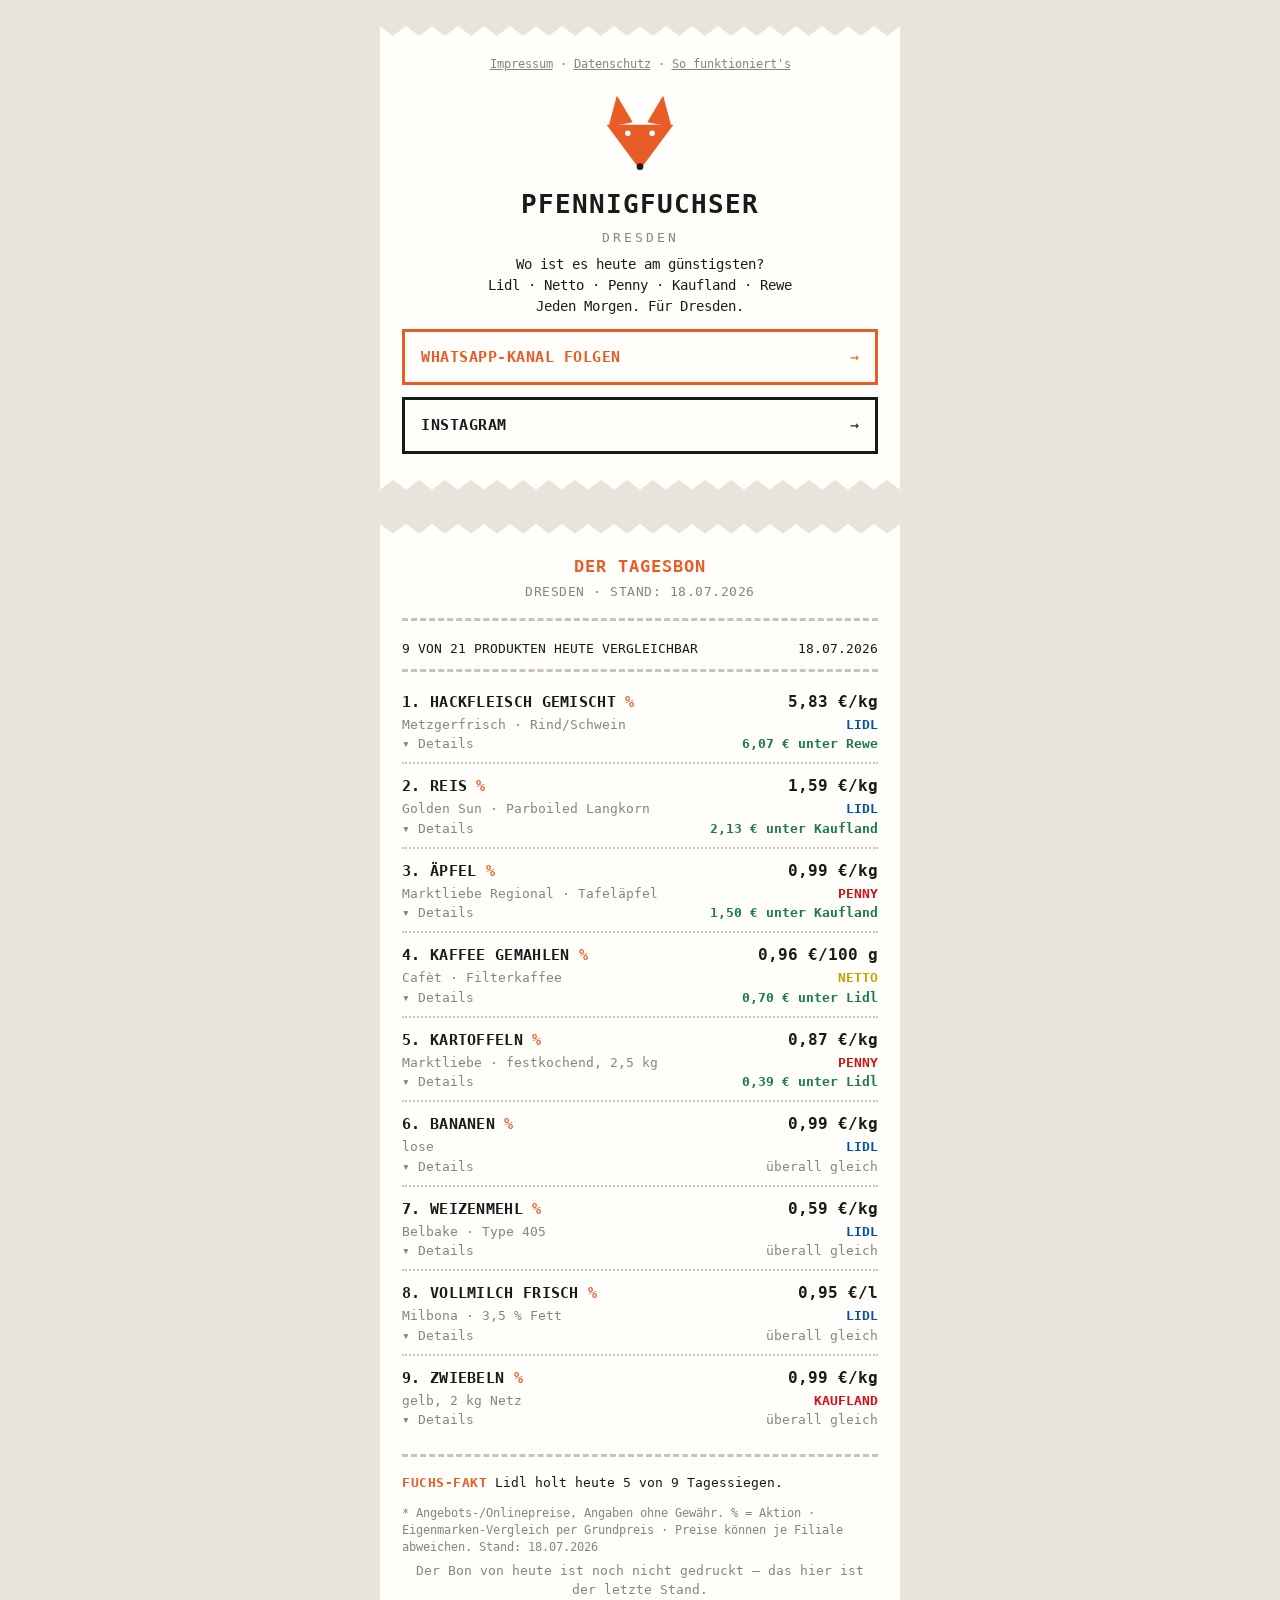
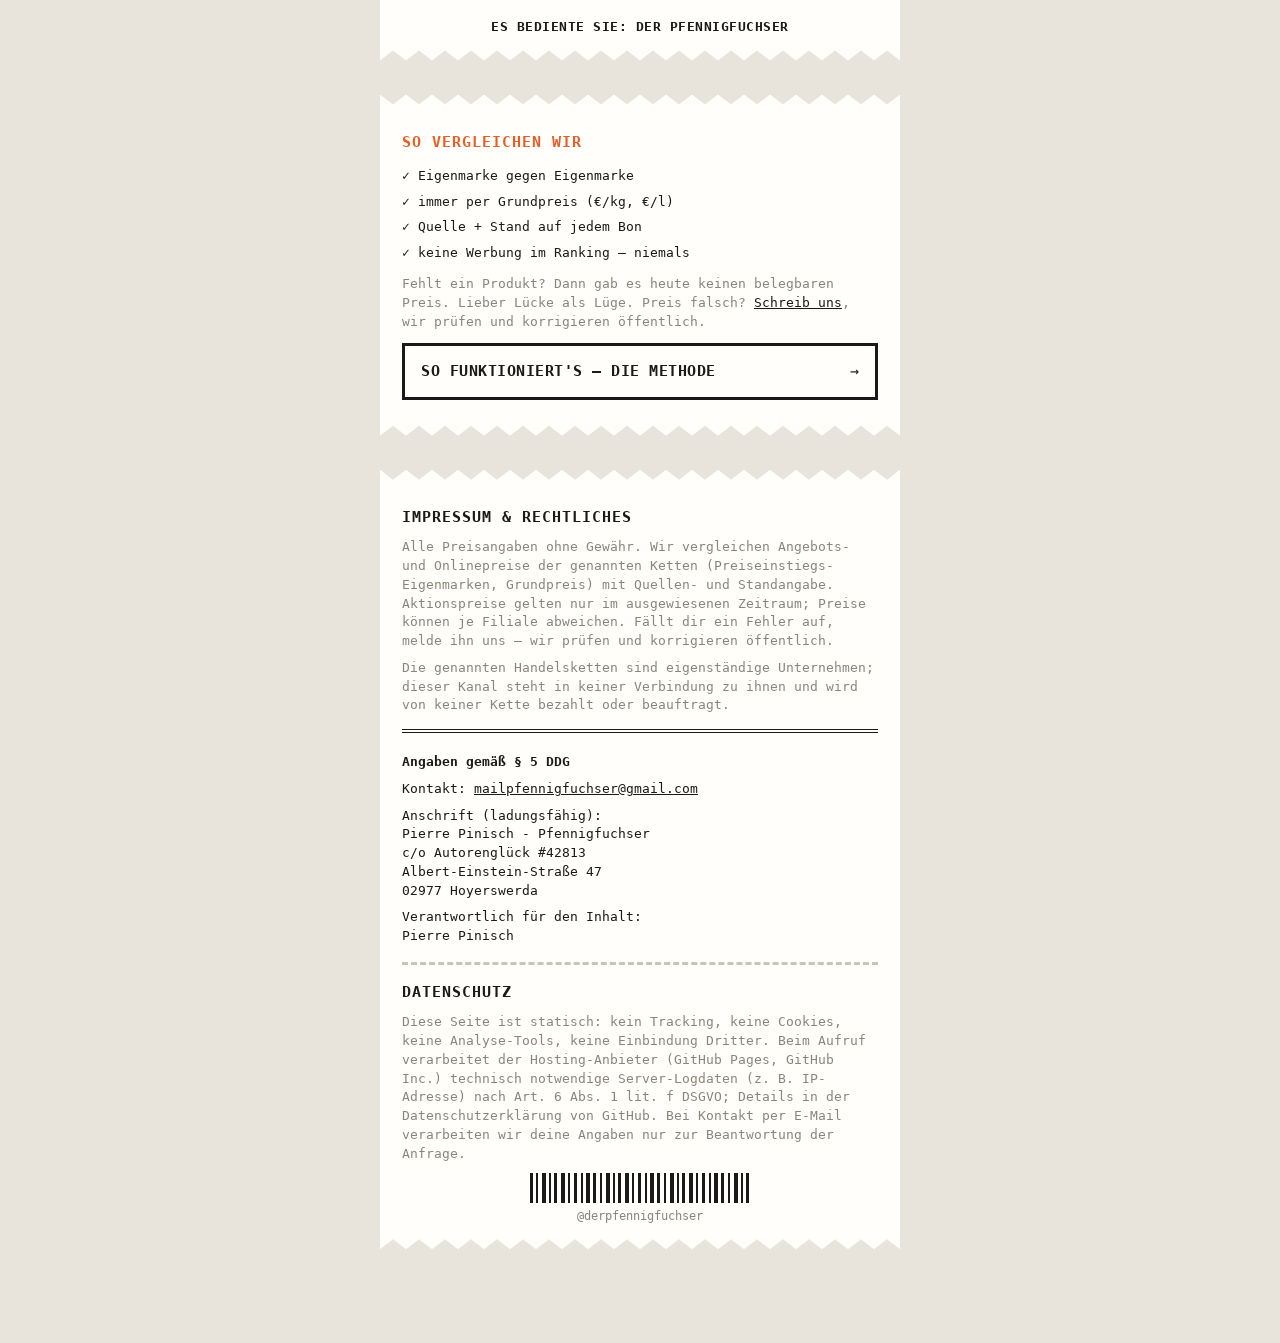
==== commit dc60955a: "5-Ketten-Vergleich: Penny + Kaufland live, Aldi-FAQ, ehrliche Ketten-Liste ueberall - Claim/Meta: Li" ====
--- a/index.html
+++ b/index.html
@@ -4,7 +4,7 @@
 <meta charset="UTF-8">
 <meta name="viewport" content="width=device-width,initial-scale=1">
 <title>Pfennigfuchser Dresden · Wo ist es heute am günstigsten?</title>
-<meta name="description" content="Der tägliche Lebensmittel-Preisvergleich für Dresden: Aldi, Lidl, Netto & Rewe. Eigenmarke gegen Eigenmarke, immer per Grundpreis — jeden Morgen als Tagesbon.">
+<meta name="description" content="Der tägliche Lebensmittel-Preisvergleich für Dresden: Lidl, Netto, Penny, Kaufland und Rewe. Eigenmarke gegen Eigenmarke, immer per Grundpreis. Jeden Morgen ein Tagesbon.">
 <link rel="icon" href="favicon.svg" type="image/svg+xml">
 <link rel="stylesheet" href="styles.css">
 <meta property="og:title" content="Pfennigfuchser Dresden — Wo ist es heute am günstigsten?">
@@ -34,7 +34,7 @@
   </svg>
   <h1>Pfennigfuchser</h1>
   <div class="sub">DRESDEN</div>
-  <div class="claim">Wo ist es heute am günstigsten?<br>Aldi · Lidl · Netto · Rewe — jeden Morgen.</div>
+  <div class="claim">Wo ist es heute am günstigsten?<br>Lidl · Netto · Penny · Kaufland · Rewe<br>Jeden Morgen. Für Dresden.</div>
   <div class="links">
     <a class="primary" href="https://whatsapp.com/channel/0029Vb8NHt37j6g4Fl8fg63E">WHATSAPP-KANAL FOLGEN <span class="arr">→</span></a>
     <a href="https://www.instagram.com/derpfennigfuchser">INSTAGRAM <span class="arr">→</span></a>
@@ -61,8 +61,8 @@
     <div>✓ Quelle + Stand auf jedem Bon</div>
     <div>✓ keine Werbung im Ranking — niemals</div>
   </div>
-  <p class="small mut">Fehlt ein Produkt? Dann gab es heute keinen belegbaren Preis —
-  lieber Lücke als Lüge. Preis falsch? <a href="mailto:mailpfennigfuchser@gmail.com" style="color:var(--ink)">Schreib uns</a>,
+  <p class="small mut">Fehlt ein Produkt? Dann gab es heute keinen belegbaren Preis.
+  Lieber Lücke als Lüge. Preis falsch? <a href="mailto:mailpfennigfuchser@gmail.com" style="color:var(--ink)">Schreib uns</a>,
   wir prüfen und korrigieren öffentlich.</p>
   <div class="links"><a href="so-funktionierts.html">SO FUNKTIONIERT'S — DIE METHODE <span class="arr">→</span></a></div>
 </section>
--- a/styles.css
+++ b/styles.css
@@ -20,6 +20,7 @@
   --line:#C9C3B8; --fox:#E85D26; --save:#1B7A45;
   --shadow:rgba(0,0,0,.07);
   --chain-aldi:#00005F; --chain-lidl:#0050AA; --chain-netto:#C9A100; --chain-rewe:#CC0000;
+  --chain-penny:#CD1414; --chain-kaufland:#E10915;
   --mono:"DejaVu Sans Mono","JetBrains Mono","IBM Plex Mono",ui-monospace,monospace;
 }
 
@@ -96,6 +97,7 @@
 .row .chev{color:var(--muted);font-weight:normal}
 .chain.aldi{color:var(--chain-aldi)} .chain.lidl{color:var(--chain-lidl)}
 .chain.netto{color:var(--chain-netto)} .chain.rewe{color:var(--chain-rewe)}
+.chain.penny{color:var(--chain-penny)} .chain.kaufland{color:var(--chain-kaufland)}
 
 .detail{padding:8px 0 4px;font-size:12.5px}
 .detail .offer{display:flex;justify-content:space-between;padding:2px 0}
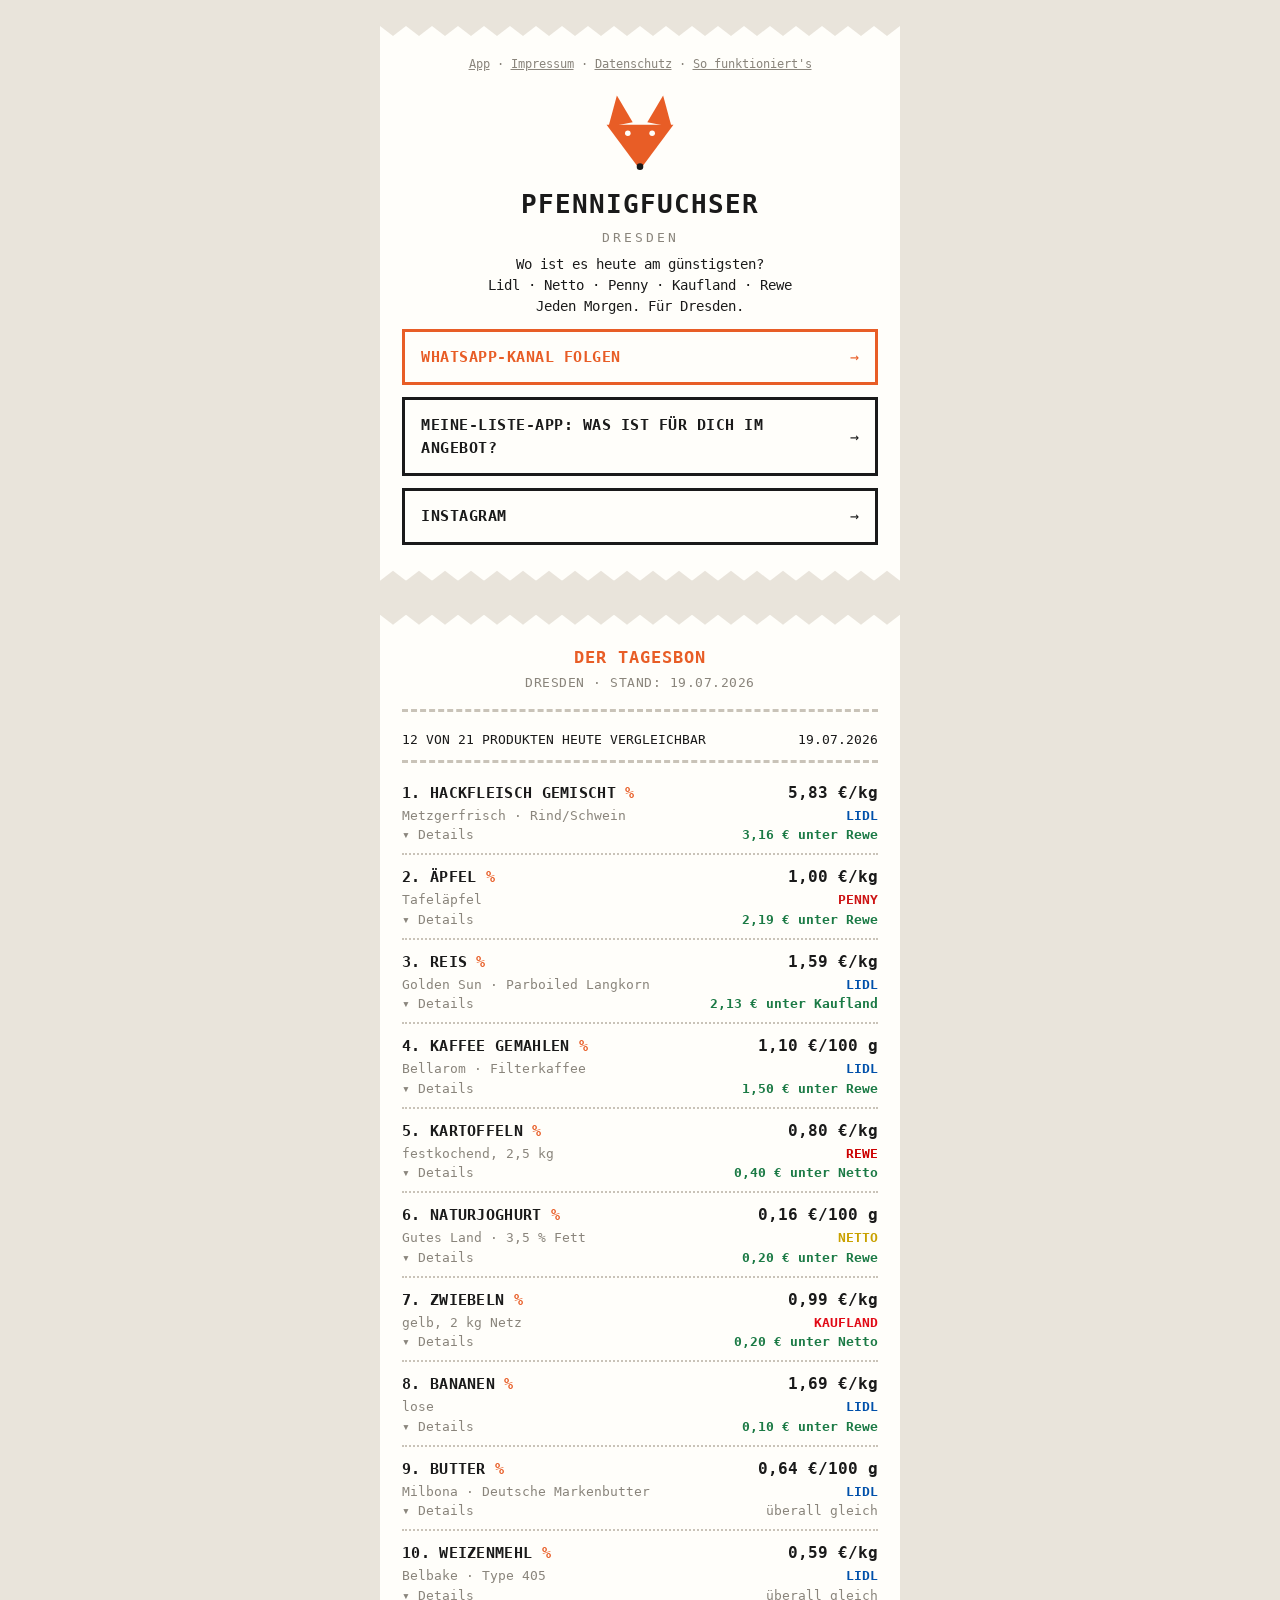
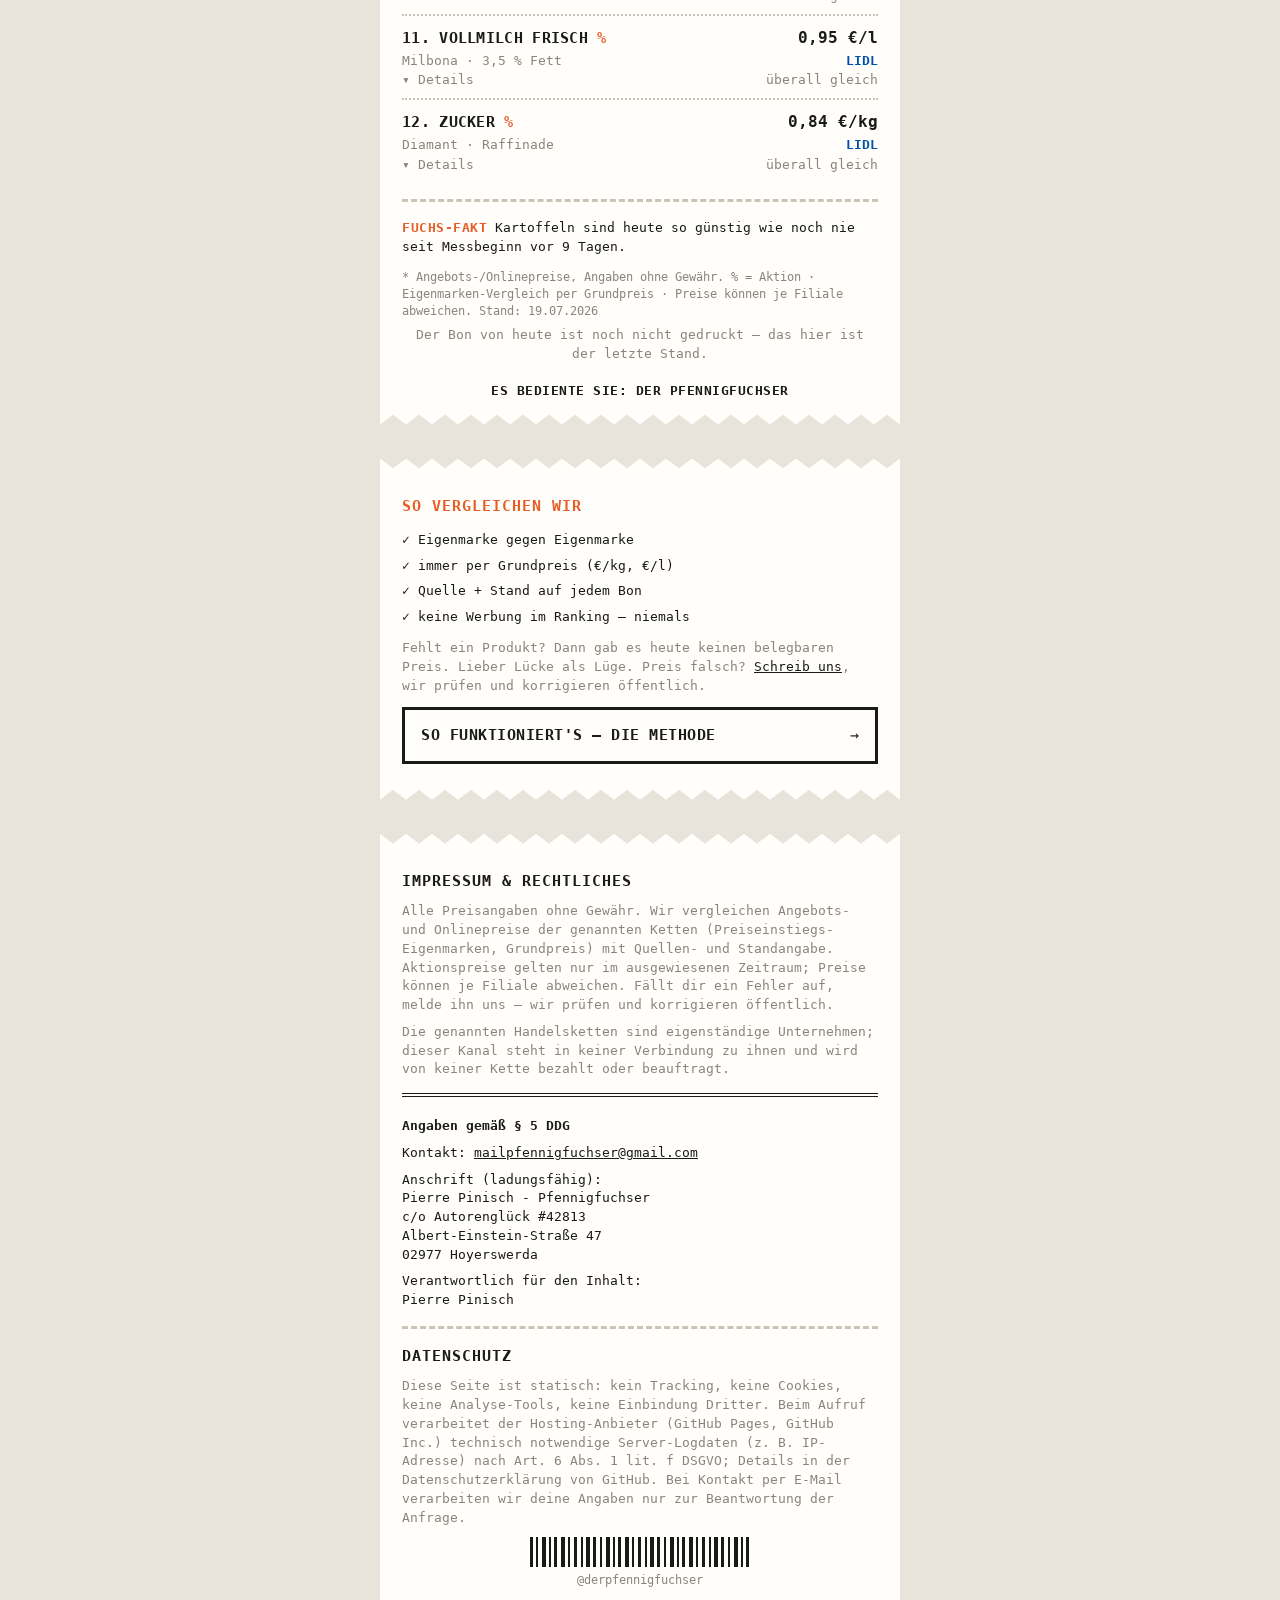
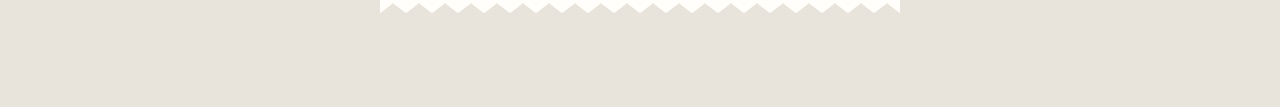
==== commit 5778dd92: "Website verlinkt die Meine-Liste-App (Hero-CTA + Topnav)" ====
--- a/index.html
+++ b/index.html
@@ -24,7 +24,7 @@
 
 <!-- Bon 1 · Kopf + Kanäle -->
 <section class="bon">
-  <nav class="topnav"><a href="#impressum">Impressum</a> · <a href="#datenschutz">Datenschutz</a> · <a href="so-funktionierts.html">So funktioniert's</a></nav>
+  <nav class="topnav"><a href="app/">App</a> · <a href="#impressum">Impressum</a> · <a href="#datenschutz">Datenschutz</a> · <a href="so-funktionierts.html">So funktioniert's</a></nav>
   <svg class="fox" width="94" height="88" viewBox="25 40 150 165" aria-label="Pfennigfuchser Logo">
     <polygon points="40.69,115.18 56.66,55.87 86.31,106.06" fill="#E85D26"/>
     <polygon points="159.31,115.18 143.34,55.87 113.69,106.06" fill="#E85D26"/>
@@ -37,6 +37,7 @@
   <div class="claim">Wo ist es heute am günstigsten?<br>Lidl · Netto · Penny · Kaufland · Rewe<br>Jeden Morgen. Für Dresden.</div>
   <div class="links">
     <a class="primary" href="https://whatsapp.com/channel/0029Vb8NHt37j6g4Fl8fg63E">WHATSAPP-KANAL FOLGEN <span class="arr">→</span></a>
+    <a href="app/">MEINE-LISTE-APP: WAS IST FÜR DICH IM ANGEBOT? <span class="arr">→</span></a>
     <a href="https://www.instagram.com/derpfennigfuchser">INSTAGRAM <span class="arr">→</span></a>
   </div>
 </section>
